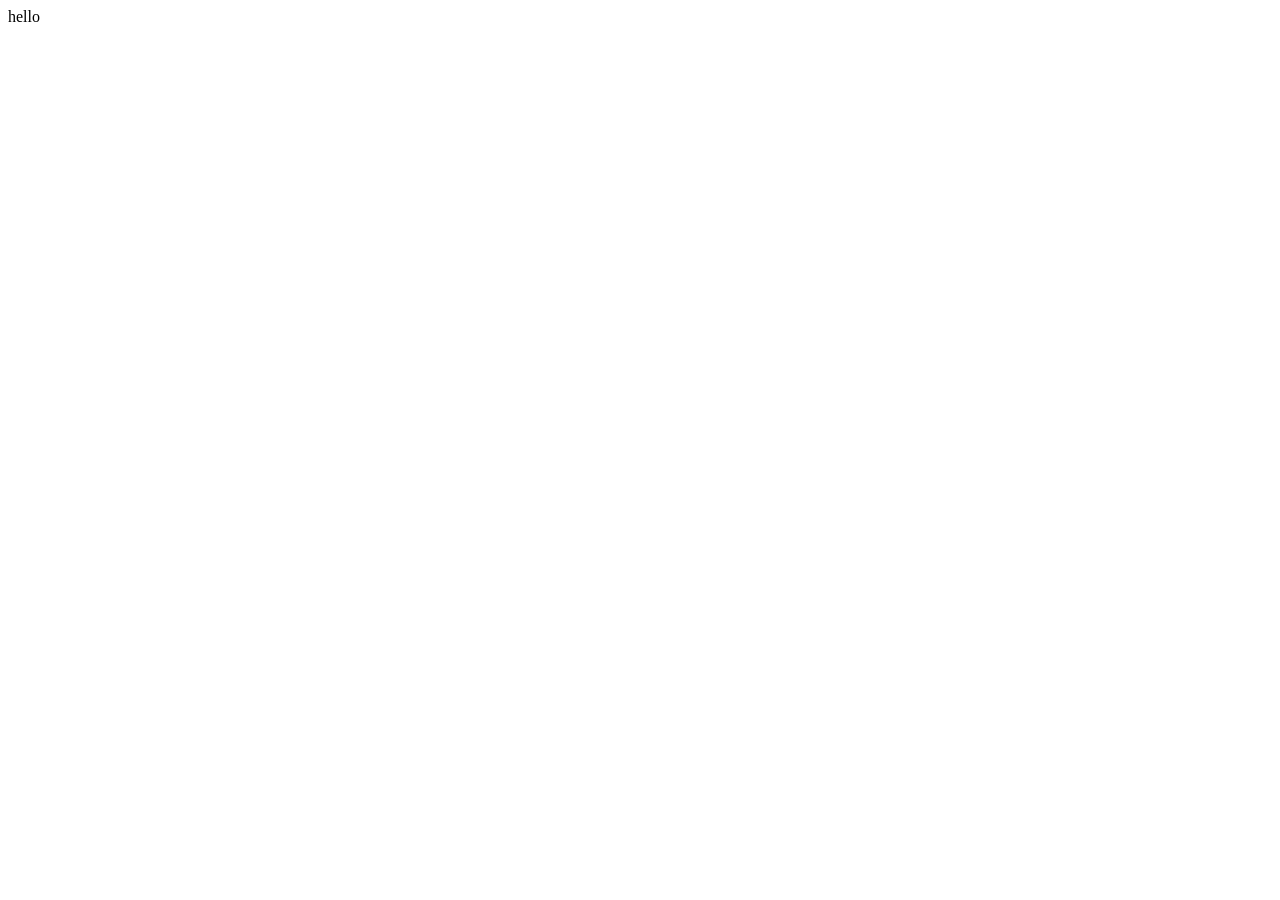
==== index.html @ aabd2d4a "reset-4" ====
<!doctype html>
<html lang="en">
  <head>
    <meta charset="UTF-8" />
    <meta name="viewport" content="width=device-width, initial-scale=1.0" />
    <title>Document</title>
    <link rel="stylesheet" href="../css/style.css"/>
    <script src="../js/main.js"></script>
  </head>
  <body>hello</body>
</html>
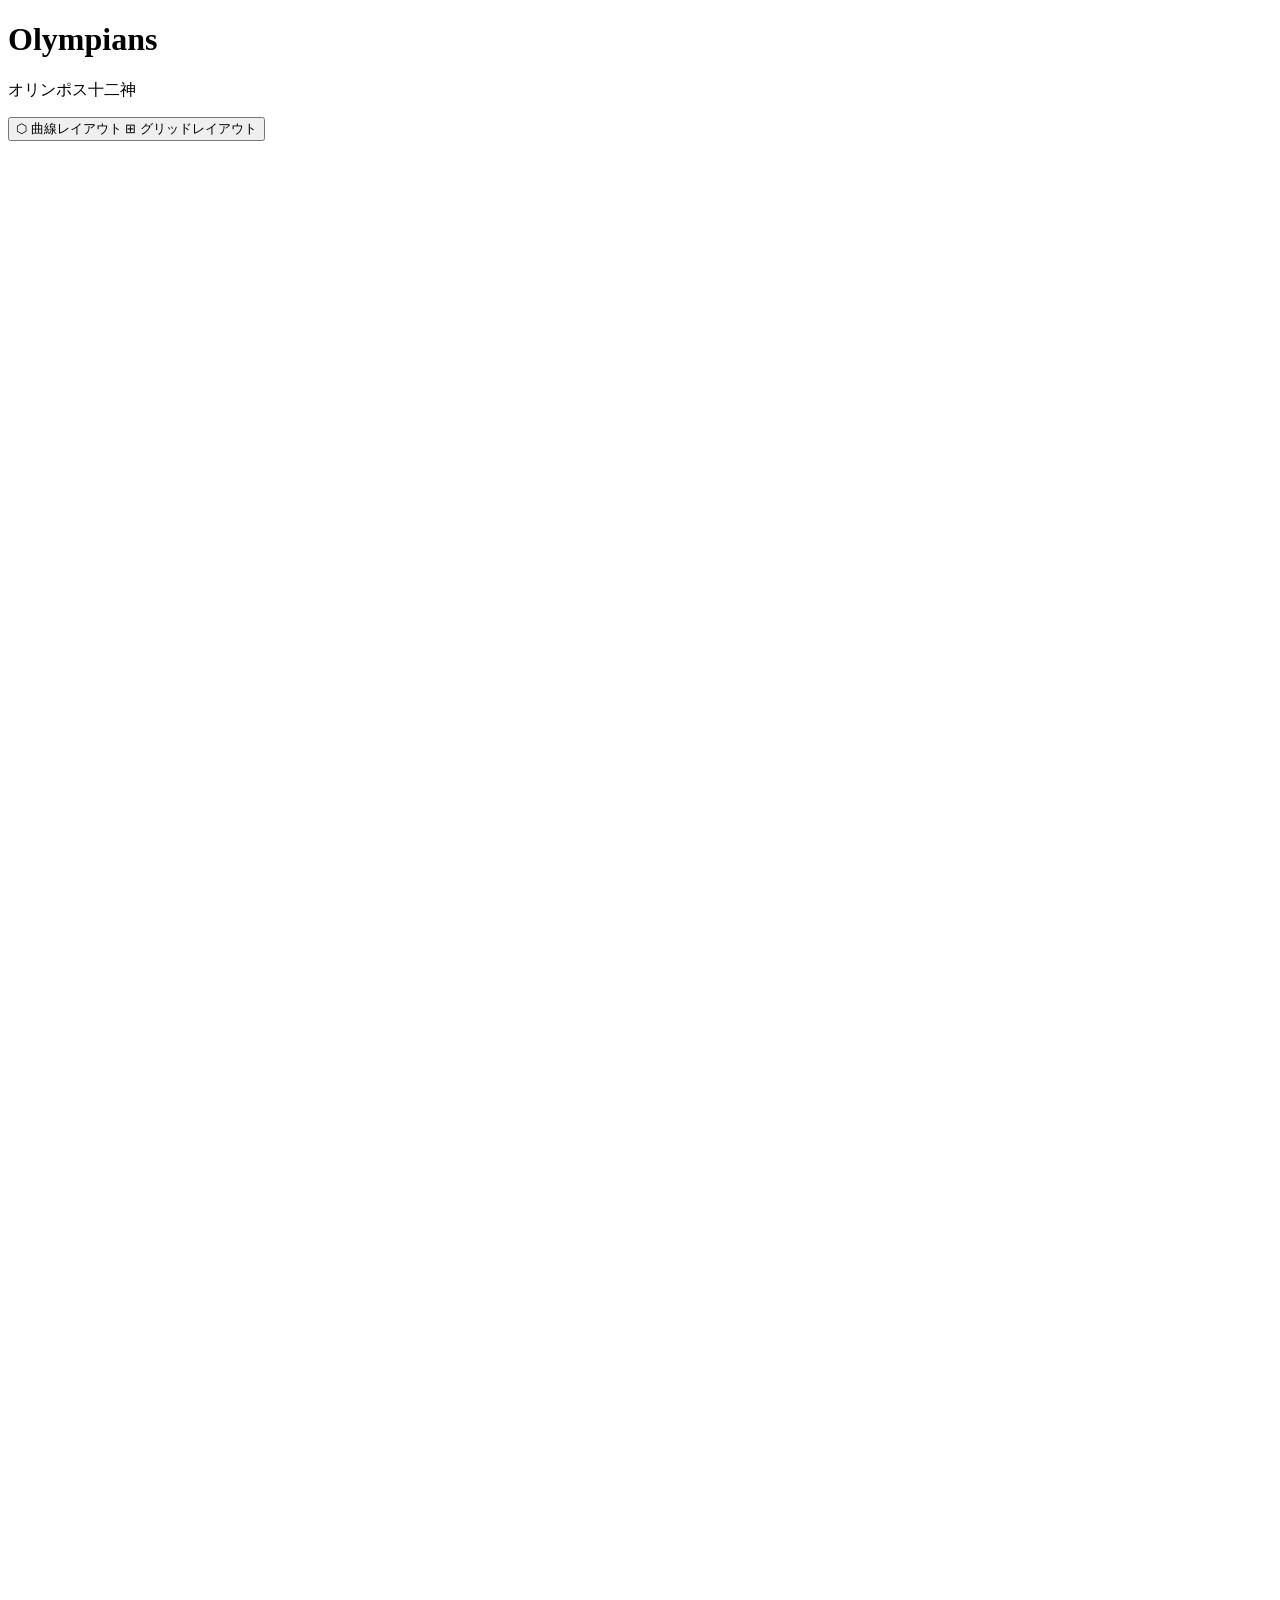
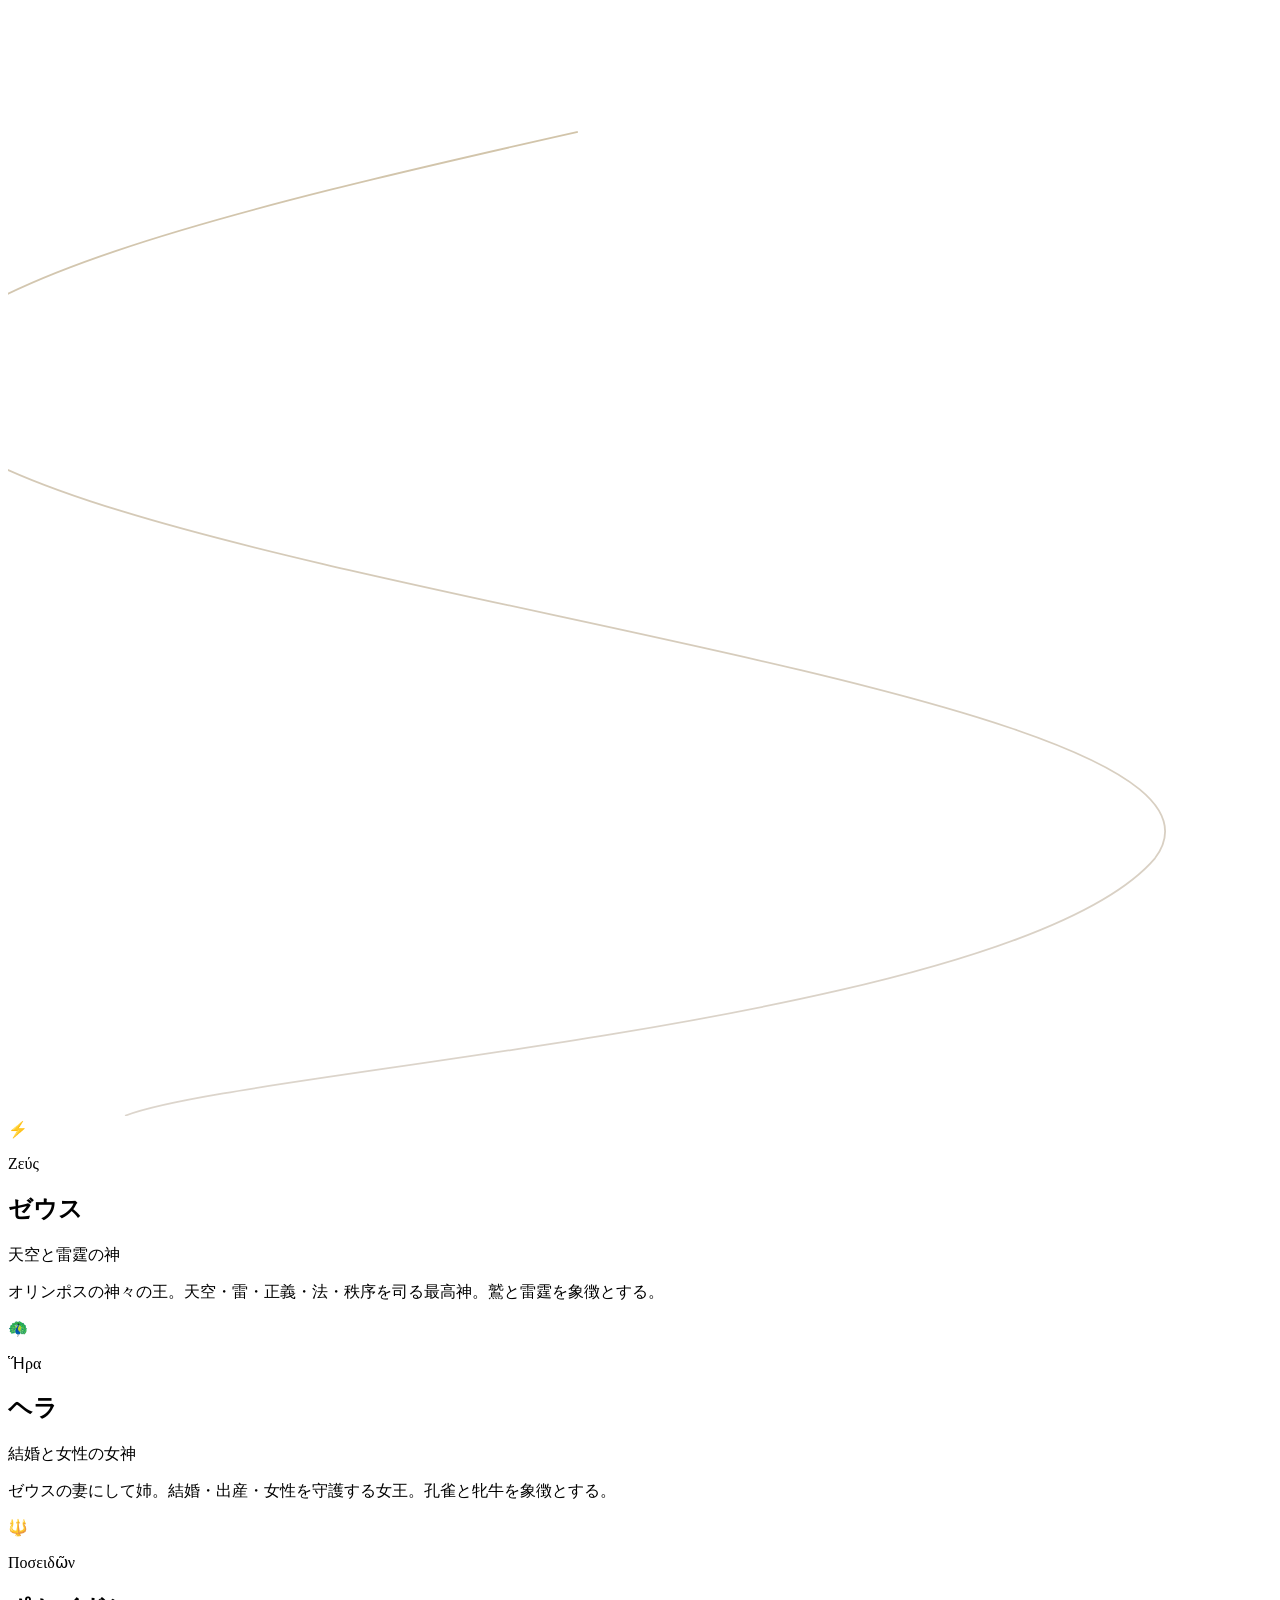
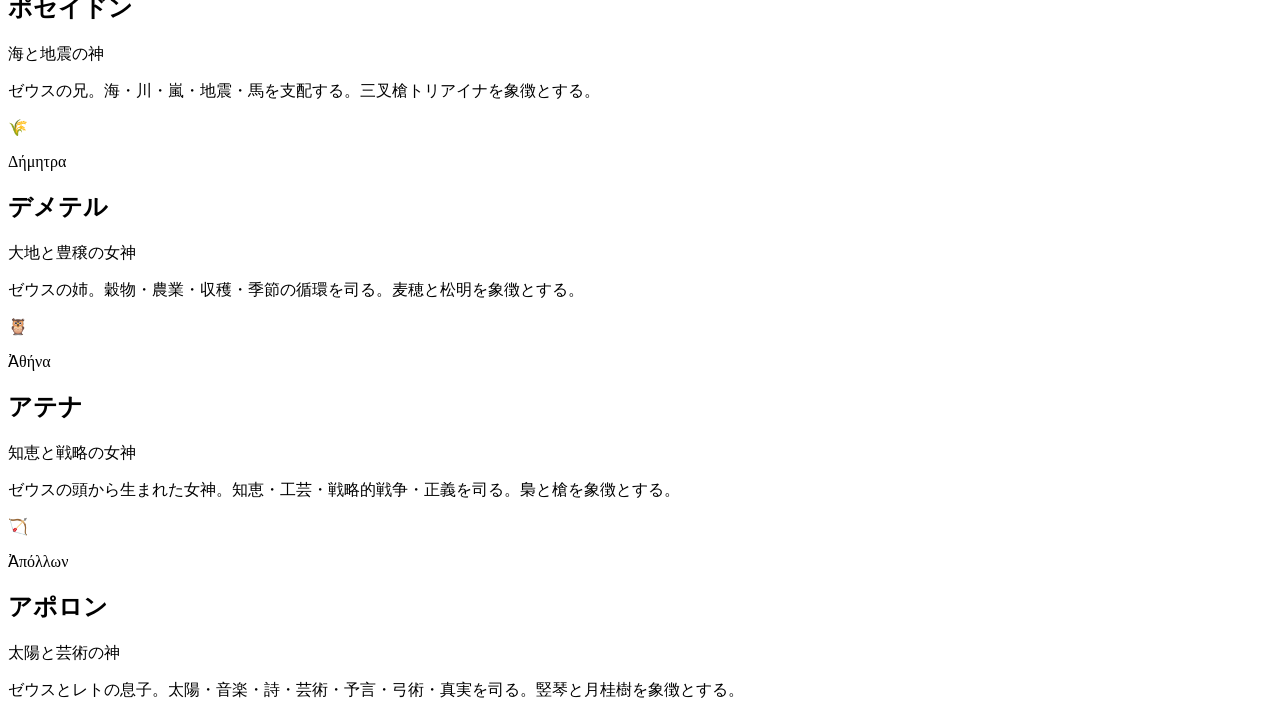
==== commit a21b73ac: "sample" ====
--- a/index.html
+++ b/index.html
@@ -1,11 +1,135 @@
-<!doctype html>
-<html lang="en">
-  <head>
-    <meta charset="UTF-8" />
-    <meta name="viewport" content="width=device-width, initial-scale=1.0" />
-    <title>Document</title>
-    <link rel="stylesheet" href="../css/style.css"/>
-    <script src="../js/main.js"></script>
-  </head>
-  <body>hello</body>
-</html>
+<!DOCTYPE html>
+<html lang="ja">
+<head>
+  <meta charset="UTF-8">
+  <meta name="viewport" content="width=device-width, initial-scale=1.0">
+  <title>オリンポスの神々</title>
+  <link rel="preconnect" href="https://fonts.googleapis.com">
+  <link rel="preconnect" href="https://fonts.gstatic.com" crossorigin>
+  <link href="https://fonts.googleapis.com/css2?family=Cormorant+Garamond:ital,wght@0,300;0,400;0,600;1,300&family=Noto+Sans+JP:wght@300;400&display=swap" rel="stylesheet">
+  <link rel="stylesheet" href="style.css">
+</head>
+<body>
+
+  <header class="site-header">
+    <h1 class="site-title">Olympians</h1>
+    <p class="site-sub">オリンポス十二神</p>
+  </header>
+
+  <section class="cards-section">
+
+    <div class="section-controls">
+      <button class="toggle-btn" id="toggleBtn">
+        <span class="btn-label-curve">⬡ 曲線レイアウト</span>
+        <span class="btn-label-grid">⊞ グリッドレイアウト</span>
+      </button>
+    </div>
+
+    <!-- SVG曲線 -->
+    <svg class="path-svg" viewBox="0 0 1080 2200" preserveAspectRatio="xMidYMid meet" xmlns="http://www.w3.org/2000/svg">
+      <defs>
+        <linearGradient id="goldGrad" x1="0%" y1="0%" x2="0%" y2="100%">
+          <stop offset="0%"   stop-color="#C9A84C" stop-opacity="0.8"/>
+          <stop offset="100%" stop-color="#8B7355" stop-opacity="0.3"/>
+        </linearGradient>
+      </defs>
+      <path
+        class="curve-path"
+        id="curvePath"
+        d="M 100 0
+           C -100 150, 1180 250, 980 420
+           C 820 560, -80 660, -60 840
+           C -40 1020, 1160 1060, 1020 1200
+           C 900 1320, -100 1420, -80 1580
+           C -60 1740, 1100 1820, 980 1980
+           C 860 2120, 200 2160, 100 2200"
+        fill="none"
+        stroke="url(#goldGrad)"
+        stroke-width="1.5"
+        stroke-dasharray="4000"
+        stroke-dashoffset="4000"
+      />
+    </svg>
+
+    <!-- カードラッパー -->
+    <div class="card-wrap" id="cardWrap">
+
+      <div class="card" data-index="0">
+        <div class="card-inner">
+          <div class="card-img"><div class="card-emblem">⚡</div></div>
+          <div class="card-body">
+            <p class="card-greek">Ζεύς</p>
+            <h2 class="card-name">ゼウス</h2>
+            <p class="card-role">天空と雷霆の神</p>
+            <p class="card-desc">オリンポスの神々の王。天空・雷・正義・法・秩序を司る最高神。鷲と雷霆を象徴とする。</p>
+          </div>
+        </div>
+      </div>
+
+      <div class="card" data-index="1">
+        <div class="card-inner">
+          <div class="card-img"><div class="card-emblem">🦚</div></div>
+          <div class="card-body">
+            <p class="card-greek">Ἥρα</p>
+            <h2 class="card-name">ヘラ</h2>
+            <p class="card-role">結婚と女性の女神</p>
+            <p class="card-desc">ゼウスの妻にして姉。結婚・出産・女性を守護する女王。孔雀と牝牛を象徴とする。</p>
+          </div>
+        </div>
+      </div>
+
+      <div class="card" data-index="2">
+        <div class="card-inner">
+          <div class="card-img"><div class="card-emblem">🔱</div></div>
+          <div class="card-body">
+            <p class="card-greek">Ποσειδῶν</p>
+            <h2 class="card-name">ポセイドン</h2>
+            <p class="card-role">海と地震の神</p>
+            <p class="card-desc">ゼウスの兄。海・川・嵐・地震・馬を支配する。三叉槍トリアイナを象徴とする。</p>
+          </div>
+        </div>
+      </div>
+
+      <div class="card" data-index="3">
+        <div class="card-inner">
+          <div class="card-img"><div class="card-emblem">🌾</div></div>
+          <div class="card-body">
+            <p class="card-greek">Δήμητρα</p>
+            <h2 class="card-name">デメテル</h2>
+            <p class="card-role">大地と豊穣の女神</p>
+            <p class="card-desc">ゼウスの姉。穀物・農業・収穫・季節の循環を司る。麦穂と松明を象徴とする。</p>
+          </div>
+        </div>
+      </div>
+
+      <div class="card" data-index="4">
+        <div class="card-inner">
+          <div class="card-img"><div class="card-emblem">🦉</div></div>
+          <div class="card-body">
+            <p class="card-greek">Ἀθήνα</p>
+            <h2 class="card-name">アテナ</h2>
+            <p class="card-role">知恵と戦略の女神</p>
+            <p class="card-desc">ゼウスの頭から生まれた女神。知恵・工芸・戦略的戦争・正義を司る。梟と槍を象徴とする。</p>
+          </div>
+        </div>
+      </div>
+
+      <div class="card" data-index="5">
+        <div class="card-inner">
+          <div class="card-img"><div class="card-emblem">🏹</div></div>
+          <div class="card-body">
+            <p class="card-greek">Ἀπόλλων</p>
+            <h2 class="card-name">アポロン</h2>
+            <p class="card-role">太陽と芸術の神</p>
+            <p class="card-desc">ゼウスとレトの息子。太陽・音楽・詩・芸術・予言・弓術・真実を司る。竪琴と月桂樹を象徴とする。</p>
+          </div>
+        </div>
+      </div>
+
+    </div><!-- /.card-wrap -->
+
+  </section>
+
+  <script src="main.js"></script>
+</body>
+</html>
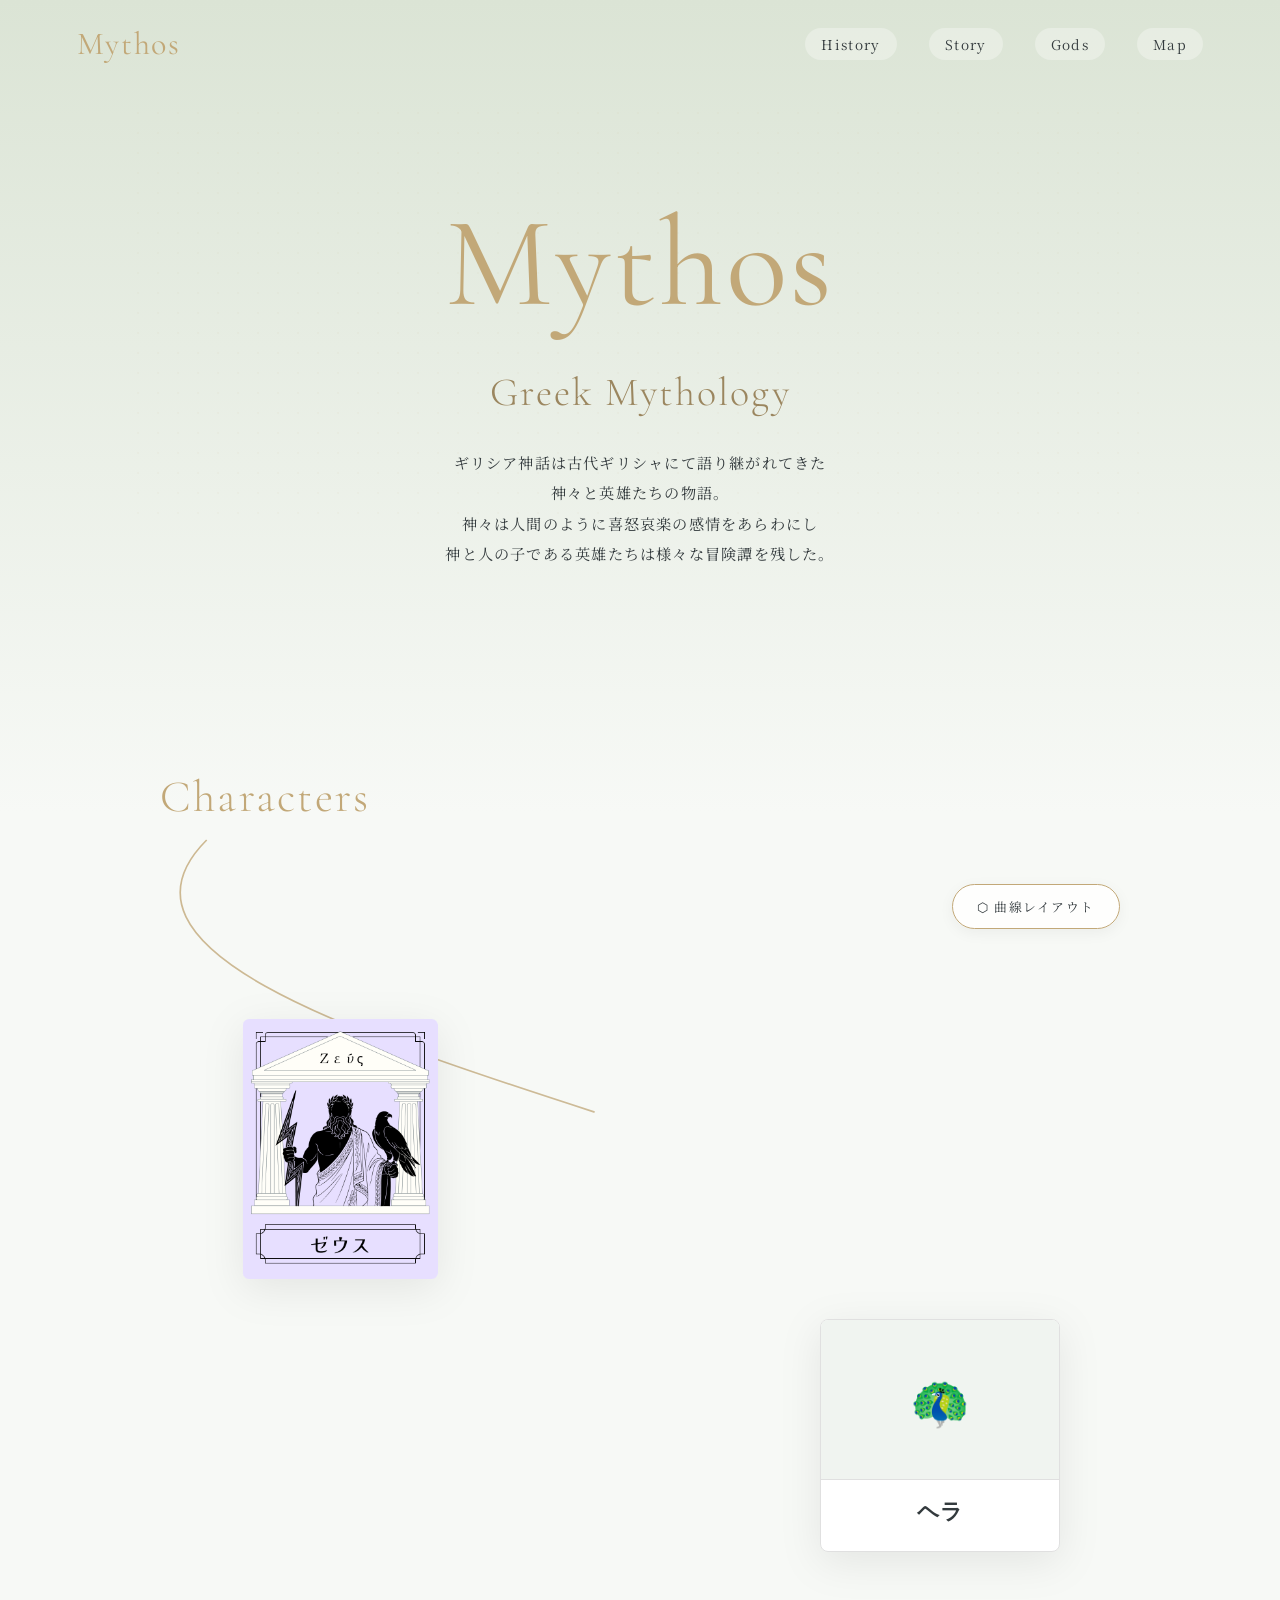
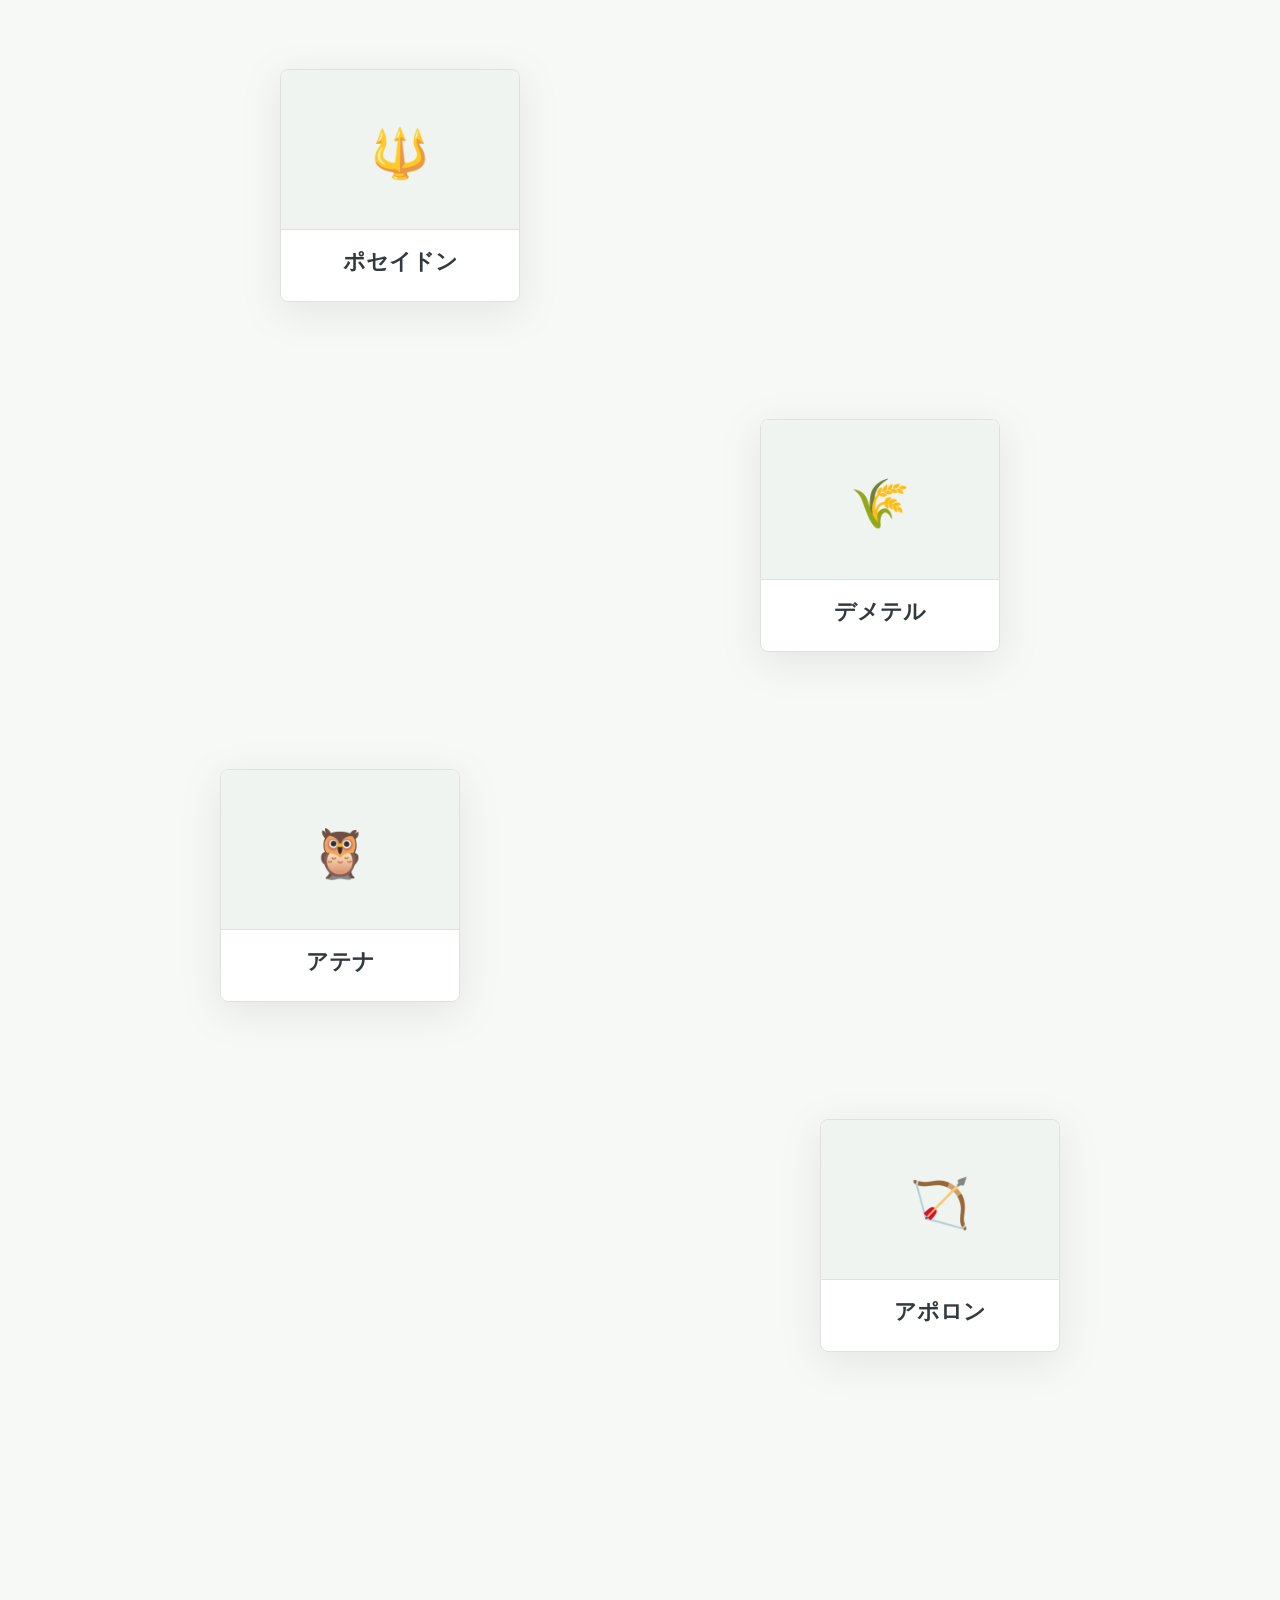
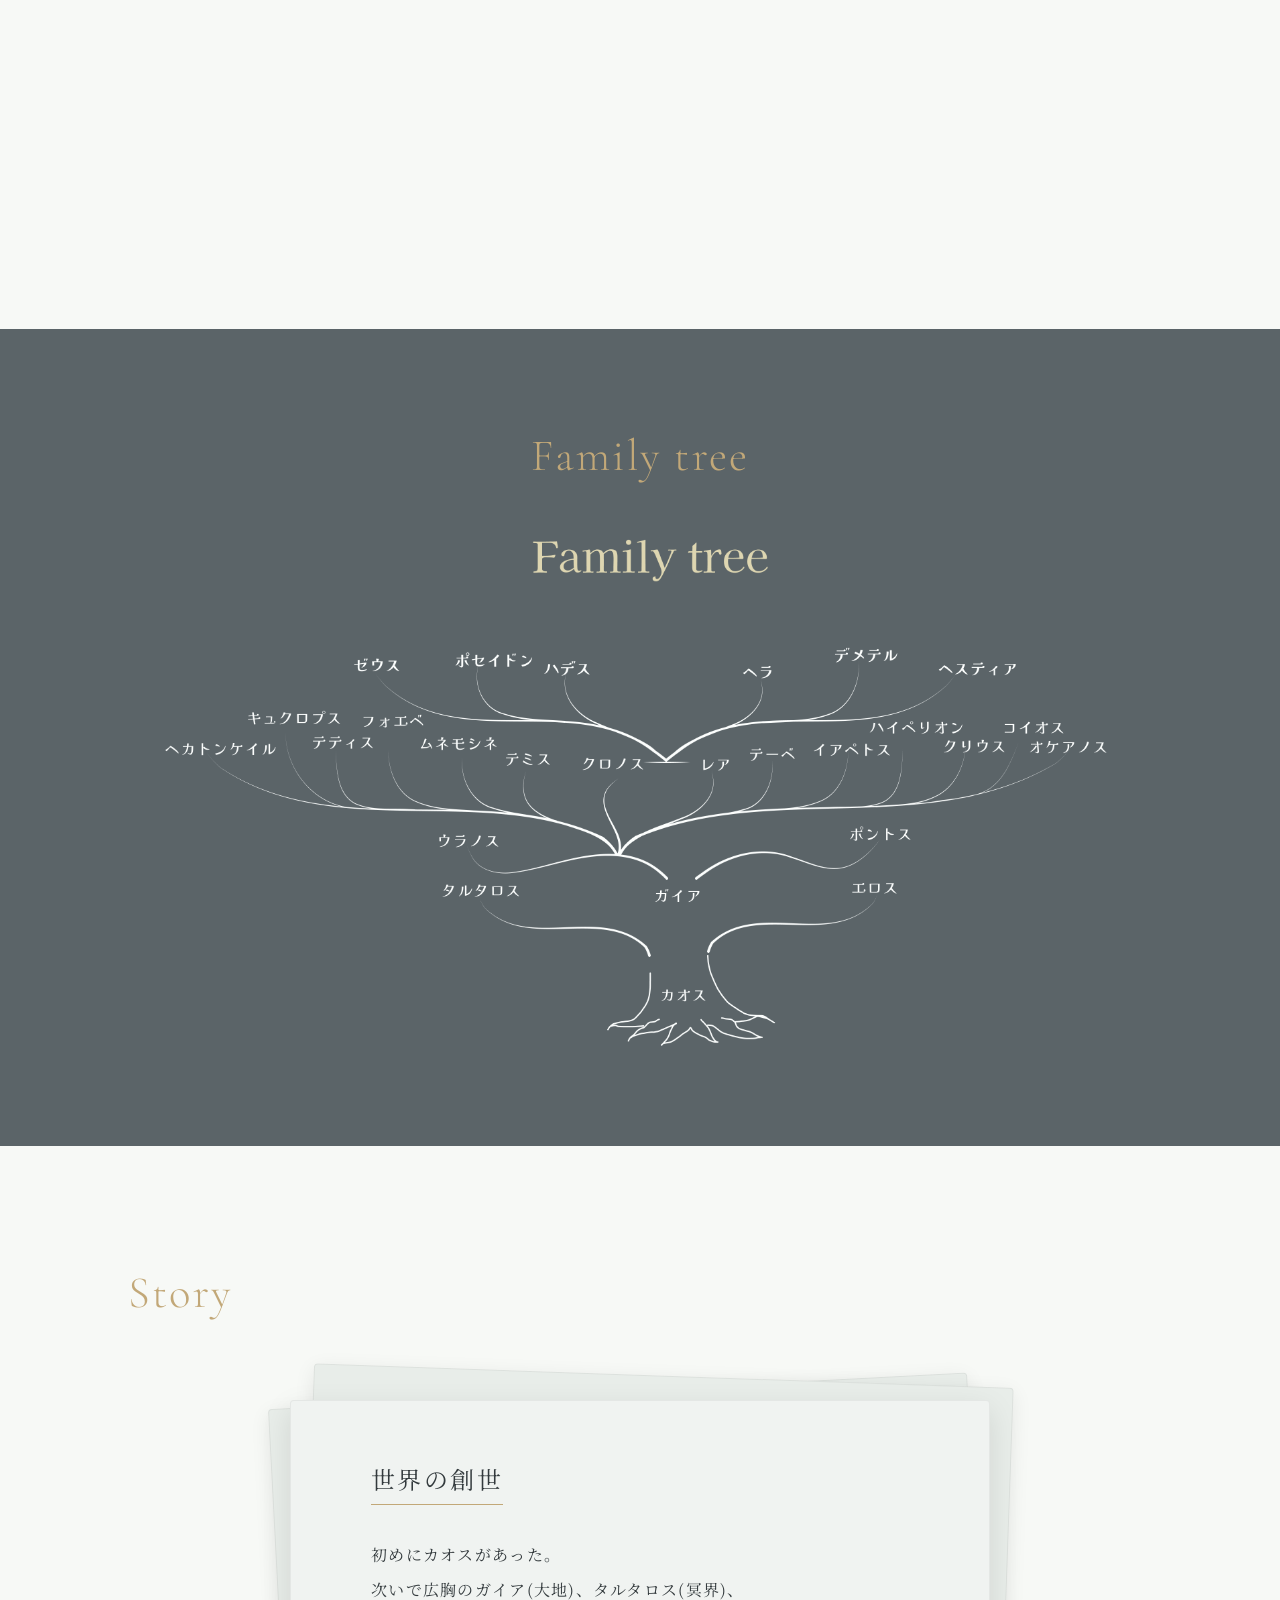
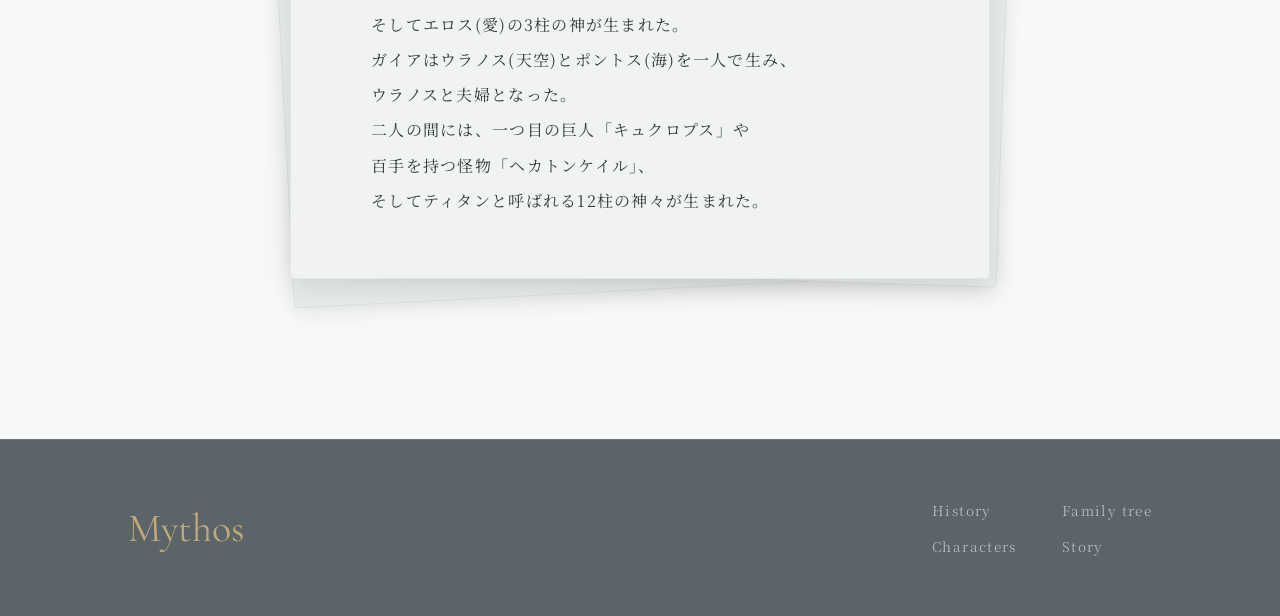
==== commit c312e9c7: "first-ai" ====
--- a/index.html
+++ b/index.html
@@ -3,21 +3,43 @@
 <head>
   <meta charset="UTF-8">
   <meta name="viewport" content="width=device-width, initial-scale=1.0">
-  <title>オリンポスの神々</title>
+  <title>Mythos - Greek Mythology</title>
+  
+  <!-- Google Fonts: セリフ体（見出し・英字用）と明朝体（日本語用）を読み込み、エレガントな雰囲気を演出 -->
   <link rel="preconnect" href="https://fonts.googleapis.com">
   <link rel="preconnect" href="https://fonts.gstatic.com" crossorigin>
-  <link href="https://fonts.googleapis.com/css2?family=Cormorant+Garamond:ital,wght@0,300;0,400;0,600;1,300&family=Noto+Sans+JP:wght@300;400&display=swap" rel="stylesheet">
-  <link rel="stylesheet" href="style.css">
+  <link href="https://fonts.googleapis.com/css2?family=Cormorant+Garamond:ital,wght@0,300;0,400;0,600;1,300&family=Noto+Serif+JP:wght@300;400;600&display=swap" rel="stylesheet">
+  <link rel="stylesheet" href="./css/style.css"/>
+  <script src="./js/main.js"></script>
+
 </head>
 <body>
 
-  <header class="site-header">
-    <h1 class="site-title">Olympians</h1>
-    <p class="site-sub">オリンポス十二神</p>
+  <!-- Header -->
+  <header class="navbar">
+    <a href="#" class="nav-brand">Mythos</a>
+    <nav class="nav-links">
+      <a href="#">History</a>
+      <a href="#">Story</a>
+      <a href="#">Gods</a>
+      <a href="#">Map</a>
+    </nav>
   </header>
 
-  <section class="cards-section">
+  <!-- Hero Section -->
+  <section class="hero">
+    <h1 class="hero-title">Mythos</h1>
+    <h2 class="hero-subtitle">Greek Mythology</h2>
+    <p class="hero-text">
+      ギリシア神話は古代ギリシャにて語り継がれてきた<br>神々と英雄たちの物語。<br>
+      神々は人間のように喜怒哀楽の感情をあらわにし<br>神と人の子である英雄たちは様々な冒険譚を残した。
+    </p>
+  </section>
 
+  <!-- Characters Section -->
+  <section class="characters-section">
+    <h2 class="section-title">Characters</h2>
+    
     <div class="section-controls">
       <button class="toggle-btn" id="toggleBtn">
         <span class="btn-label-curve">⬡ 曲線レイアウト</span>
@@ -25,111 +47,128 @@
       </button>
     </div>
 
-    <!-- SVG曲線 -->
-    <svg class="path-svg" viewBox="0 0 1080 2200" preserveAspectRatio="xMidYMid meet" xmlns="http://www.w3.org/2000/svg">
+    <!-- SVG曲線 (色をゴールド系に変更) -->
+    <svg class="path-svg" viewBox="0 0 1080 2400" preserveAspectRatio="xMidYMid meet" xmlns="http://www.w3.org/2000/svg">
       <defs>
         <linearGradient id="goldGrad" x1="0%" y1="0%" x2="0%" y2="100%">
-          <stop offset="0%"   stop-color="#C9A84C" stop-opacity="0.8"/>
-          <stop offset="100%" stop-color="#8B7355" stop-opacity="0.3"/>
+          <stop offset="0%" stop-color="#c2a878" stop-opacity="0.8"/>
+          <stop offset="100%" stop-color="#9b865f" stop-opacity="0.2"/>
         </linearGradient>
       </defs>
       <path
         class="curve-path"
         id="curvePath"
-        d="M 100 0
-           C -100 150, 1180 250, 980 420
-           C 820 560, -80 660, -60 840
-           C -40 1020, 1160 1060, 1020 1200
-           C 900 1320, -100 1420, -80 1580
-           C -60 1740, 1100 1820, 980 1980
-           C 860 2120, 200 2160, 100 2200"
+        d="M 150 0
+           C -50 200, 1080 300, 880 500
+           C 720 660, -50 800, -30 1000
+           C -10 1200, 1060 1250, 920 1450
+           C 800 1600, -80 1750, -50 1950
+           C -20 2150, 1000 2250, 880 2400"
         fill="none"
         stroke="url(#goldGrad)"
         stroke-width="1.5"
-        stroke-dasharray="4000"
-        stroke-dashoffset="4000"
+        stroke-dasharray="4500"
+        stroke-dashoffset="4500"
       />
     </svg>
 
-    <!-- カードラッパー -->
     <div class="card-wrap" id="cardWrap">
+      <!-- カード1: 添付いただいたゼウスの画像 -->
+      <div class="card" data-index="0">
+        <img src="./image/card-zeus.png" alt="ゼウス" class="card-image-full">
+      </div>
 
-      <div class="card" data-index="0">
-        <div class="card-inner">
-          <div class="card-img"><div class="card-emblem">⚡</div></div>
-          <div class="card-body">
-            <p class="card-greek">Ζεύς</p>
-            <h2 class="card-name">ゼウス</h2>
-            <p class="card-role">天空と雷霆の神</p>
-            <p class="card-desc">オリンポスの神々の王。天空・雷・正義・法・秩序を司る最高神。鷲と雷霆を象徴とする。</p>
+      <!-- カード2: ヘラ（画像がない場合のプレースホルダーデザイン） -->
+      <div class="card" data-index="1">
+        <div class="card-inner-placeholder">
+          <div class="card-placeholder-img">🦚</div>
+          <div class="card-placeholder-body">
+            <h3 class="card-placeholder-name">ヘラ</h3>
           </div>
         </div>
       </div>
 
-      <div class="card" data-index="1">
-        <div class="card-inner">
-          <div class="card-img"><div class="card-emblem">🦚</div></div>
-          <div class="card-body">
-            <p class="card-greek">Ἥρα</p>
-            <h2 class="card-name">ヘラ</h2>
-            <p class="card-role">結婚と女性の女神</p>
-            <p class="card-desc">ゼウスの妻にして姉。結婚・出産・女性を守護する女王。孔雀と牝牛を象徴とする。</p>
+      <!-- カード3: ポセイドン -->
+      <div class="card" data-index="2">
+        <div class="card-inner-placeholder">
+          <div class="card-placeholder-img">🔱</div>
+          <div class="card-placeholder-body">
+            <h3 class="card-placeholder-name">ポセイドン</h3>
           </div>
         </div>
       </div>
 
-      <div class="card" data-index="2">
-        <div class="card-inner">
-          <div class="card-img"><div class="card-emblem">🔱</div></div>
-          <div class="card-body">
-            <p class="card-greek">Ποσειδῶν</p>
-            <h2 class="card-name">ポセイドン</h2>
-            <p class="card-role">海と地震の神</p>
-            <p class="card-desc">ゼウスの兄。海・川・嵐・地震・馬を支配する。三叉槍トリアイナを象徴とする。</p>
+      <!-- カード4: デメテル -->
+      <div class="card" data-index="3">
+        <div class="card-inner-placeholder">
+          <div class="card-placeholder-img">🌾</div>
+          <div class="card-placeholder-body">
+            <h3 class="card-placeholder-name">デメテル</h3>
           </div>
         </div>
       </div>
 
-      <div class="card" data-index="3">
-        <div class="card-inner">
-          <div class="card-img"><div class="card-emblem">🌾</div></div>
-          <div class="card-body">
-            <p class="card-greek">Δήμητρα</p>
-            <h2 class="card-name">デメテル</h2>
-            <p class="card-role">大地と豊穣の女神</p>
-            <p class="card-desc">ゼウスの姉。穀物・農業・収穫・季節の循環を司る。麦穂と松明を象徴とする。</p>
+      <!-- カード5: アテナ -->
+      <div class="card" data-index="4">
+        <div class="card-inner-placeholder">
+          <div class="card-placeholder-img">🦉</div>
+          <div class="card-placeholder-body">
+            <h3 class="card-placeholder-name">アテナ</h3>
           </div>
         </div>
       </div>
 
-      <div class="card" data-index="4">
-        <div class="card-inner">
-          <div class="card-img"><div class="card-emblem">🦉</div></div>
-          <div class="card-body">
-            <p class="card-greek">Ἀθήνα</p>
-            <h2 class="card-name">アテナ</h2>
-            <p class="card-role">知恵と戦略の女神</p>
-            <p class="card-desc">ゼウスの頭から生まれた女神。知恵・工芸・戦略的戦争・正義を司る。梟と槍を象徴とする。</p>
+      <!-- カード6: アポロン -->
+      <div class="card" data-index="5">
+        <div class="card-inner-placeholder">
+          <div class="card-placeholder-img">🏹</div>
+          <div class="card-placeholder-body">
+            <h3 class="card-placeholder-name">アポロン</h3>
           </div>
         </div>
       </div>
-
-      <div class="card" data-index="5">
-        <div class="card-inner">
-          <div class="card-img"><div class="card-emblem">🏹</div></div>
-          <div class="card-body">
-            <p class="card-greek">Ἀπόλλων</p>
-            <h2 class="card-name">アポロン</h2>
-            <p class="card-role">太陽と芸術の神</p>
-            <p class="card-desc">ゼウスとレトの息子。太陽・音楽・詩・芸術・予言・弓術・真実を司る。竪琴と月桂樹を象徴とする。</p>
-          </div>
-        </div>
-      </div>
-
-    </div><!-- /.card-wrap -->
-
+    </div>
   </section>
 
-  <script src="main.js"></script>
+  <!-- Family Tree Section -->
+  <section class="family-tree-section">
+    <h2 class="section-title">Family tree</h2>
+    <div class="tree-container">
+      <!-- 添付いただいた家系図の画像 -->
+      <img src="./image/Group 87.png" alt="ギリシャ神話の家系図">
+    </div>
+  </section>
+
+  <!-- Story Section -->
+  <section class="story-section">
+    <h2 class="section-title">Story</h2>
+    <div class="paper-stack">
+      <div class="paper-content">
+        <h3 class="story-title">世界の創世</h3>
+        <p class="story-text">
+          初めにカオスがあった。<br>
+          次いで広胸のガイア(大地)、タルタロス(冥界)、<br>
+          そしてエロス(愛)の3柱の神が生まれた。<br>
+          ガイアはウラノス(天空)とポントス(海)を一人で生み、<br>
+          ウラノスと夫婦となった。<br>
+          二人の間には、一つ目の巨人「キュクロプス」や<br>
+          百手を持つ怪物「ヘカトンケイル」、<br>
+          そしてティタンと呼ばれる12柱の神々が生まれた。
+        </p>
+      </div>
+    </div>
+  </section>
+
+  <!-- Footer -->
+  <footer class="footer">
+    <a href="#" class="footer-brand">Mythos</a>
+    <div class="footer-links">
+      <a href="#">History</a>
+      <a href="#">Family tree</a>
+      <a href="#">Characters</a>
+      <a href="#">Story</a>
+    </div>
+  </footer>
+
 </body>
 </html>
--- a/css/style.css
+++ b/css/style.css
@@ -0,0 +1,504 @@
+
+/* ===========================
+    TOKENS & VARIABLES
+=========================== */
+:root {
+  /* 色の定義 */
+  --color-bg-top: #dbe4d5;       /* ページ上部の淡いグリーン */
+  --color-bg-mid: #f7f9f6;       /* ページ中部の白っぽいグリーン */
+  --color-dark: #5b6468;         /* Family treeなどのダーク背景色 */
+  --color-gold: #c2a878;         /* アクセントのゴールド */
+  --color-gold-dim: #9b865f;     /* 少し暗めのゴールド */
+  --color-text-main: #333a3d;    /* メインテキスト色 */
+  --color-text-light: #7a858b;   /* サブテキスト色 */
+  --color-paper: #e8ede9;        /* Storyセクションの紙の色 */
+  
+  /* フォント */
+  --font-display: 'Cormorant Garamond', serif;
+  --font-body: 'Noto Serif JP', serif;
+  
+  /* レイアウト・アニメーション */
+  --card-w: 240px;
+  --radius: 8px;
+  --ease-out-expo: cubic-bezier(0.16, 1, 0.3, 1);
+  --ease-smooth: cubic-bezier(0.25, 1, 0.5, 1);
+}
+
+/* ===========================
+    RESET & BASE
+=========================== */
+*, *::before, *::after {
+  box-sizing: border-box;
+  margin: 0;
+  padding: 0;
+}
+
+html {
+  scroll-behavior: smooth;
+}
+
+body {
+  background: linear-gradient(to bottom, var(--color-bg-top) 0%, var(--color-bg-mid) 15%, var(--color-bg-mid) 100%);
+  color: var(--color-text-main);
+  font-family: var(--font-body);
+  min-height: 100vh;
+  /* Windowsでの横スクロールバー対策 */
+  overflow-x: hidden;
+  width: 100%;
+  -webkit-font-smoothing: antialiased;
+  -moz-osx-font-smoothing: grayscale;
+}
+
+img {
+  max-width: 100%;
+  height: auto;
+  display: block;
+}
+
+/* ===========================
+    NAVIGATION
+=========================== */
+.navbar {
+  display: flex;
+  justify-content: space-between;
+  align-items: center;
+  padding: 24px 6%;
+  position: absolute;
+  top: 0;
+  left: 0;
+  width: 100%;
+  z-index: 10;
+}
+
+.nav-brand {
+  font-family: var(--font-display);
+  font-size: 2rem;
+  color: var(--color-gold);
+  text-decoration: none;
+  letter-spacing: 0.05em;
+}
+
+.nav-links {
+  display: flex;
+  gap: 32px;
+}
+
+.nav-links a {
+  font-family: var(--font-body);
+  font-size: 0.85rem;
+  color: var(--color-text-main);
+  text-decoration: none;
+  letter-spacing: 0.1em;
+  transition: color 0.3s ease;
+  background: rgba(255,255,255,0.3);
+  padding: 6px 16px;
+  border-radius: 20px;
+}
+
+.nav-links a:hover {
+  color: var(--color-gold);
+  background: rgba(255,255,255,0.6);
+}
+
+/* ===========================
+    HERO SECTION
+=========================== */
+.hero {
+  text-align: center;
+  padding: 200px 24px 120px;
+  position: relative;
+}
+
+/* 背景の透かし地図風のあしらい（疑似要素で表現） */
+.hero::before {
+  content: '';
+  position: absolute;
+  top: 15%;
+  left: 50%;
+  transform: translateX(-50%);
+  width: 80%;
+  height: 60%;
+  background-image: radial-gradient(circle, rgba(194, 168, 120, 0.1) 1px, transparent 1px);
+  background-size: 20px 20px;
+  opacity: 0.5;
+  z-index: -1;
+  pointer-events: none;
+}
+
+.hero-title {
+  font-family: var(--font-display);
+  font-size: clamp(4rem, 10vw, 8rem);
+  font-weight: 400;
+  color: var(--color-gold);
+  line-height: 1;
+  margin-bottom: 40px;
+  letter-spacing: 0.02em;
+}
+
+.hero-subtitle {
+  font-family: var(--font-display);
+  font-size: clamp(1.8rem, 4vw, 2.5rem);
+  font-weight: 300;
+  color: var(--color-gold-dim);
+  margin-bottom: 32px;
+  letter-spacing: 0.05em;
+}
+
+.hero-text {
+  max-width: 600px;
+  margin: 0 auto;
+  font-size: 0.95rem;
+  line-height: 2;
+  color: var(--color-text-main);
+  letter-spacing: 0.08em;
+}
+
+/* ===========================
+    SECTION COMMON
+=========================== */
+.section-title {
+  font-family: var(--font-display);
+  font-size: 2.8rem;
+  font-weight: 300;
+  color: var(--color-gold);
+  text-align: left;
+  padding-left: 10%;
+  margin-bottom: 60px;
+  letter-spacing: 0.05em;
+}
+
+/* ===========================
+    CHARACTERS SECTION
+=========================== */
+.characters-section {
+  position: relative;
+  width: 100%;
+  max-width: 1200px;
+  margin: 0 auto;
+  padding: 80px 0 160px;
+}
+
+/* TOGGLE BUTTON */
+.section-controls {
+  display: flex;
+  justify-content: flex-end;
+  padding: 0 10% 40px;
+  position: sticky;
+  top: 20px;
+  z-index: 100;
+}
+
+.toggle-btn {
+  font-family: var(--font-body);
+  font-size: 0.8rem;
+  letter-spacing: 0.12em;
+  color: var(--color-text-main);
+  background: rgba(255,255,255,0.8);
+  backdrop-filter: blur(4px);
+  border: 1px solid var(--color-gold);
+  padding: 12px 24px;
+  border-radius: 40px;
+  cursor: pointer;
+  transition: all 0.3s var(--ease-out-expo);
+  box-shadow: 0 4px 15px rgba(0,0,0,0.05);
+}
+
+.toggle-btn:hover {
+  background: var(--color-gold);
+  color: #fff;
+}
+
+body:not(.is-grid) .btn-label-grid { display: none; }
+body.is-grid .btn-label-curve { display: none; }
+
+/* SVG CURVE PATH */
+.path-svg {
+  position: absolute;
+  top: 150px;
+  left: 0;
+  width: 100%;
+  height: auto;
+  pointer-events: none;
+  z-index: 0;
+  opacity: 1;
+  transition: opacity 0.6s ease;
+  overflow: visible;
+}
+
+body.is-grid .path-svg {
+  opacity: 0;
+}
+
+/* CARD-WRAP — CURVE LAYOUT */
+.card-wrap {
+  position: relative;
+  width: 100%;
+  min-height: 2400px; /* 曲線をカバーする高さ */
+  z-index: 1;
+}
+
+/* カードの配置座標（以前のコードを踏襲しつつ調整） */
+.card-wrap .card:nth-child(1) { --cx: 15%; --cy: 50px; }
+.card-wrap .card:nth-child(2) { --cx: 65%; --cy: 350px; }
+.card-wrap .card:nth-child(3) { --cx: 20%; --cy: 700px; }
+.card-wrap .card:nth-child(4) { --cx: 60%; --cy: 1050px; }
+.card-wrap .card:nth-child(5) { --cx: 15%; --cy: 1400px; }
+.card-wrap .card:nth-child(6) { --cx: 65%; --cy: 1750px; }
+
+/* 曲線モード初期状態 */
+.card-wrap:not(.card-grid) .card {
+  position: absolute;
+  left: var(--cx);
+  top: var(--cy);
+  width: var(--card-w);
+  opacity: 0;
+  transform: translateY(40px);
+  transition: opacity 0.8s var(--ease-smooth), transform 0.8s var(--ease-smooth);
+  will-change: transform, opacity;
+}
+
+/* 画面内に入ったときの表示 */
+.card-wrap:not(.card-grid) .card.fadein {
+  opacity: 1;
+  transform: translateY(0);
+}
+
+/* CARD-WRAP — GRID LAYOUT */
+.card-wrap.card-grid {
+  min-height: unset;
+  display: grid;
+  grid-template-columns: repeat(auto-fit, minmax(220px, 1fr));
+  gap: 40px;
+  padding: 0 10%;
+}
+
+.card-wrap.card-grid .card {
+  position: static;
+  width: 100%;
+  opacity: 1;
+  transform: none;
+  animation: gridIn 0.6s var(--ease-smooth) both;
+}
+
+.card-wrap.card-grid .card:nth-child(1) { animation-delay: 0.0s; }
+.card-wrap.card-grid .card:nth-child(2) { animation-delay: 0.1s; }
+.card-wrap.card-grid .card:nth-child(3) { animation-delay: 0.2s; }
+.card-wrap.card-grid .card:nth-child(4) { animation-delay: 0.3s; }
+.card-wrap.card-grid .card:nth-child(5) { animation-delay: 0.4s; }
+.card-wrap.card-grid .card:nth-child(6) { animation-delay: 0.5s; }
+
+@keyframes gridIn {
+  from { opacity: 0; transform: translateY(20px); }
+  to   { opacity: 1; transform: translateY(0); }
+}
+
+/* CARD STYLING */
+.card {
+  filter: drop-shadow(0 10px 20px rgba(0,0,0,0.08));
+  transition: transform 0.4s var(--ease-smooth), filter 0.4s var(--ease-smooth);
+}
+
+.card:hover {
+  transform: translateY(-8px) scale(1.02);
+  filter: drop-shadow(0 15px 30px rgba(194, 168, 120, 0.3));
+}
+
+/* 添付画像を使うカード（ゼウス） */
+.card-image-full {
+  width: 100%;
+  border-radius: var(--radius);
+  display: block;
+}
+
+/* 画像がないカードの代替プレースホルダー（既存コード風） */
+.card-inner-placeholder {
+  background: #fff;
+  border: 1px solid #e0e0e0;
+  border-radius: var(--radius);
+  overflow: hidden;
+  display: flex;
+  flex-direction: column;
+  height: 100%;
+}
+.card-placeholder-img {
+  height: 160px;
+  background: #f0f4f0;
+  display: flex;
+  align-items: center;
+  justify-content: center;
+  font-size: 3rem;
+  border-bottom: 1px solid #e0e0e0;
+}
+.card-placeholder-body {
+  padding: 16px;
+  text-align: center;
+}
+.card-placeholder-name {
+  font-family: var(--font-display);
+  font-size: 1.4rem;
+  color: var(--color-text-main);
+  margin-bottom: 8px;
+}
+
+/* ===========================
+    FAMILY TREE SECTION
+=========================== */
+.family-tree-section {
+  background-color: var(--color-dark);
+  padding: 100px 0;
+  text-align: center;
+  position: relative;
+}
+
+.family-tree-section .section-title {
+  color: var(--color-gold);
+  text-align: center;
+  padding-left: 0;
+  margin-bottom: 40px;
+}
+
+.tree-container {
+  max-width: 1000px;
+  margin: 0 auto;
+  padding: 0 24px;
+}
+
+/* 添付のファミリーツリー画像 */
+.tree-container img {
+  width: 100%;
+  height: auto;
+  /* 画像が白抜き文字などの場合、背景に馴染むよう調整 */
+  mix-blend-mode: screen; 
+}
+
+/* ===========================
+    STORY SECTION
+=========================== */
+.story-section {
+  padding: 120px 0 160px;
+  position: relative;
+  overflow: hidden;
+}
+
+.story-section .section-title {
+  padding-left: 10%;
+}
+
+.paper-stack {
+  position: relative;
+  width: 80%;
+  max-width: 700px;
+  margin: 0 auto;
+  padding-top: 20px; /* 回転時の見切れ防止 */
+}
+
+/* 重なった紙の表現 */
+.paper-stack::before,
+.paper-stack::after {
+  content: '';
+  position: absolute;
+  top: 0; left: 0; right: 0; bottom: 0;
+  background: var(--color-paper);
+  border: 1px solid rgba(0,0,0,0.05);
+  border-radius: 4px;
+  box-shadow: 0 5px 20px rgba(0,0,0,0.08);
+  transition: transform 0.5s ease;
+}
+
+.paper-stack::before {
+  transform: rotate(-3deg) translate(-10px, 10px);
+  z-index: 1;
+}
+
+.paper-stack::after {
+  transform: rotate(2deg) translate(15px, -5px);
+  z-index: 2;
+}
+
+.paper-content {
+  position: relative;
+  z-index: 3;
+  background: #f0f3f1; /* 最前面の紙は少し明るく */
+  padding: 60px 80px;
+  border: 1px solid rgba(0,0,0,0.05);
+  border-radius: 4px;
+  box-shadow: 0 10px 30px rgba(0,0,0,0.1);
+}
+
+.story-title {
+  font-family: var(--font-body);
+  font-size: 1.5rem;
+  color: var(--color-text-main);
+  margin-bottom: 32px;
+  font-weight: 400;
+  letter-spacing: 0.1em;
+  border-bottom: 1px solid var(--color-gold);
+  display: inline-block;
+  padding-bottom: 8px;
+}
+
+.story-text {
+  font-size: 1rem;
+  line-height: 2.2;
+  color: var(--color-text-main);
+  letter-spacing: 0.08em;
+}
+
+/* ===========================
+    FOOTER
+=========================== */
+.footer {
+  background-color: var(--color-dark);
+  color: #fff;
+  padding: 60px 10%;
+  display: flex;
+  justify-content: space-between;
+  align-items: center;
+  border-top: 1px solid rgba(255,255,255,0.1);
+}
+
+.footer-brand {
+  font-family: var(--font-display);
+  font-size: 2.5rem;
+  color: var(--color-gold);
+  text-decoration: none;
+}
+
+.footer-links {
+  display: grid;
+  grid-template-columns: 1fr 1fr;
+  gap: 16px 40px;
+}
+
+.footer-links a {
+  color: #b0b5b8;
+  text-decoration: none;
+  font-size: 0.85rem;
+  letter-spacing: 0.1em;
+  transition: color 0.3s;
+}
+
+.footer-links a:hover {
+  color: #fff;
+}
+
+/* ===========================
+    RESPONSIVE
+=========================== */
+@media (max-width: 768px) {
+  .navbar { padding: 20px; }
+  .nav-links { display: none; } /* モバイル時は簡易化のため非表示 */
+  .section-title { padding-left: 24px; font-size: 2.2rem; }
+  .hero-title { font-size: 4rem; }
+  .paper-content { padding: 40px 24px; }
+  .footer { flex-direction: column; gap: 40px; text-align: center; }
+  
+  .card-wrap:not(.card-grid) .card {
+    /* モバイル時の曲線レイアウト座標調整 */
+    left: 50% !important;
+    transform: translateX(-50%) translateY(40px);
+  }
+  .card-wrap:not(.card-grid) .card.fadein {
+    transform: translateX(-50%) translateY(0);
+  }
+}
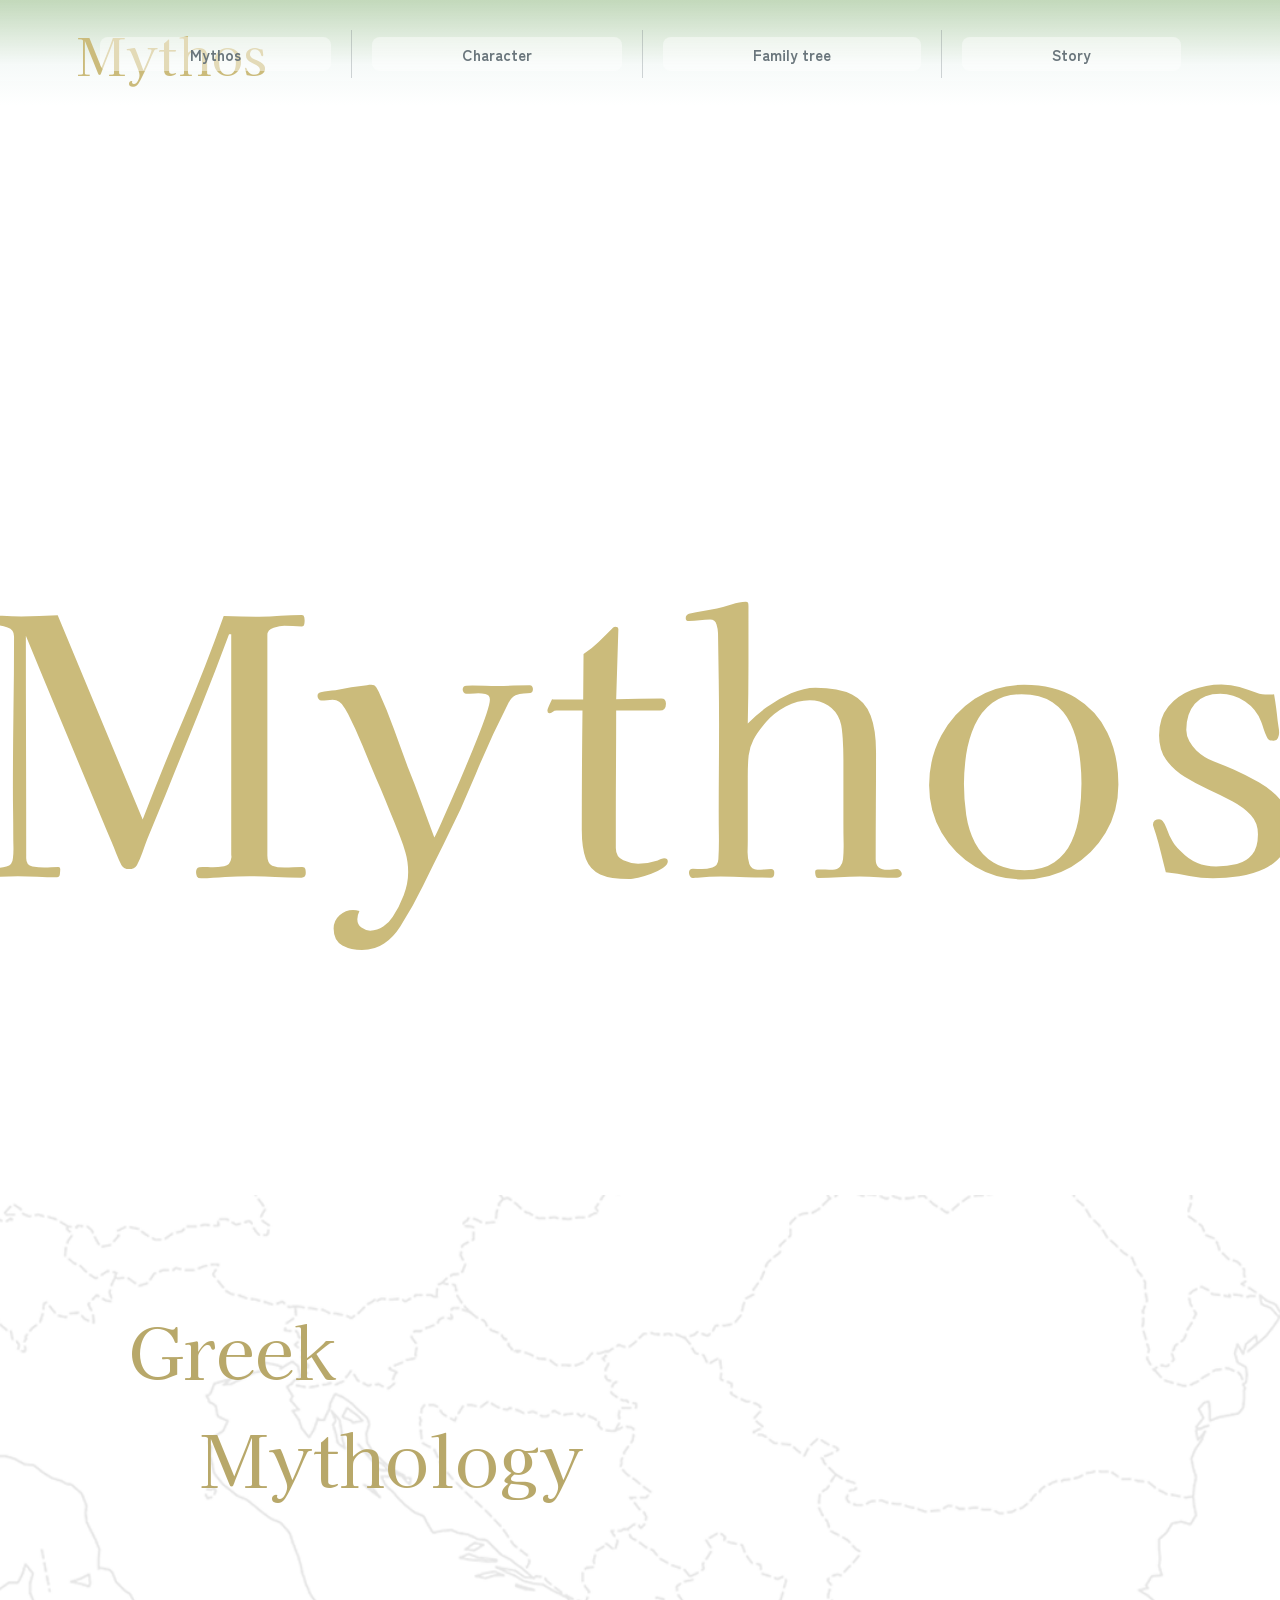
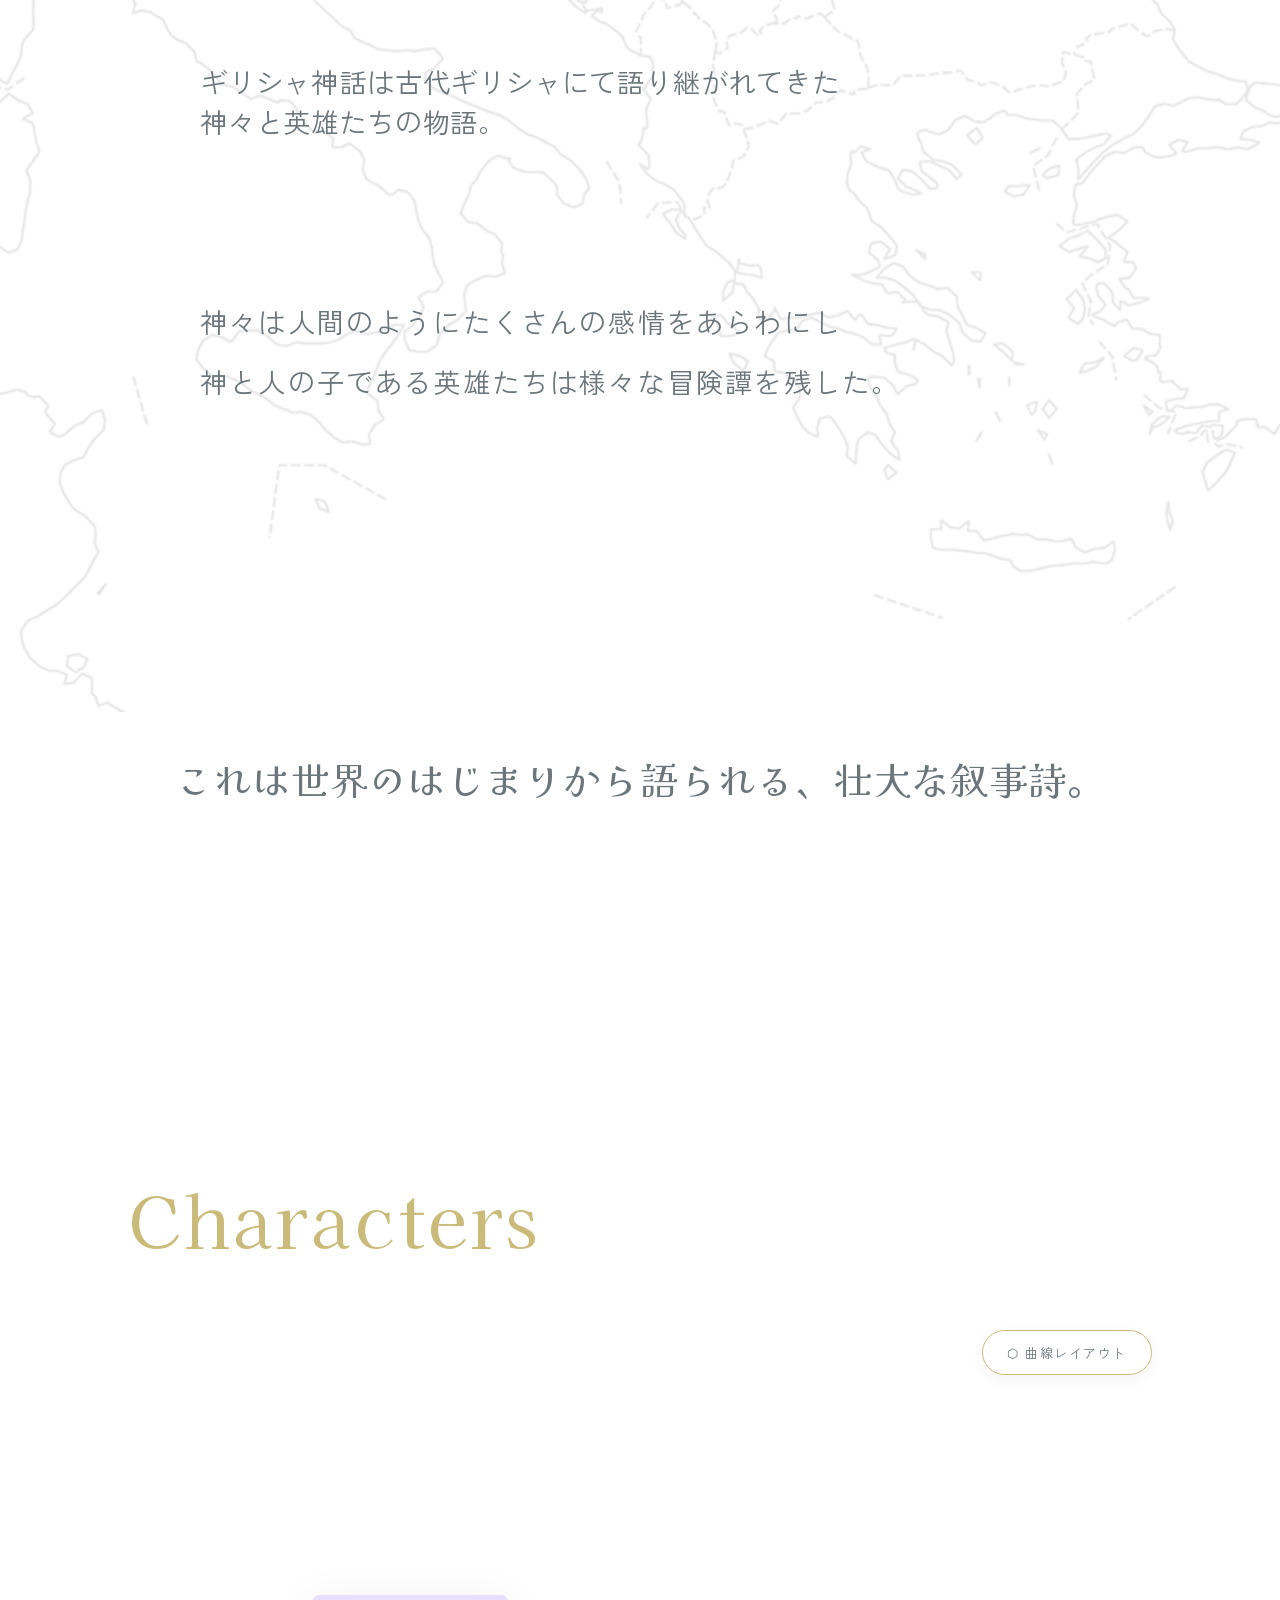
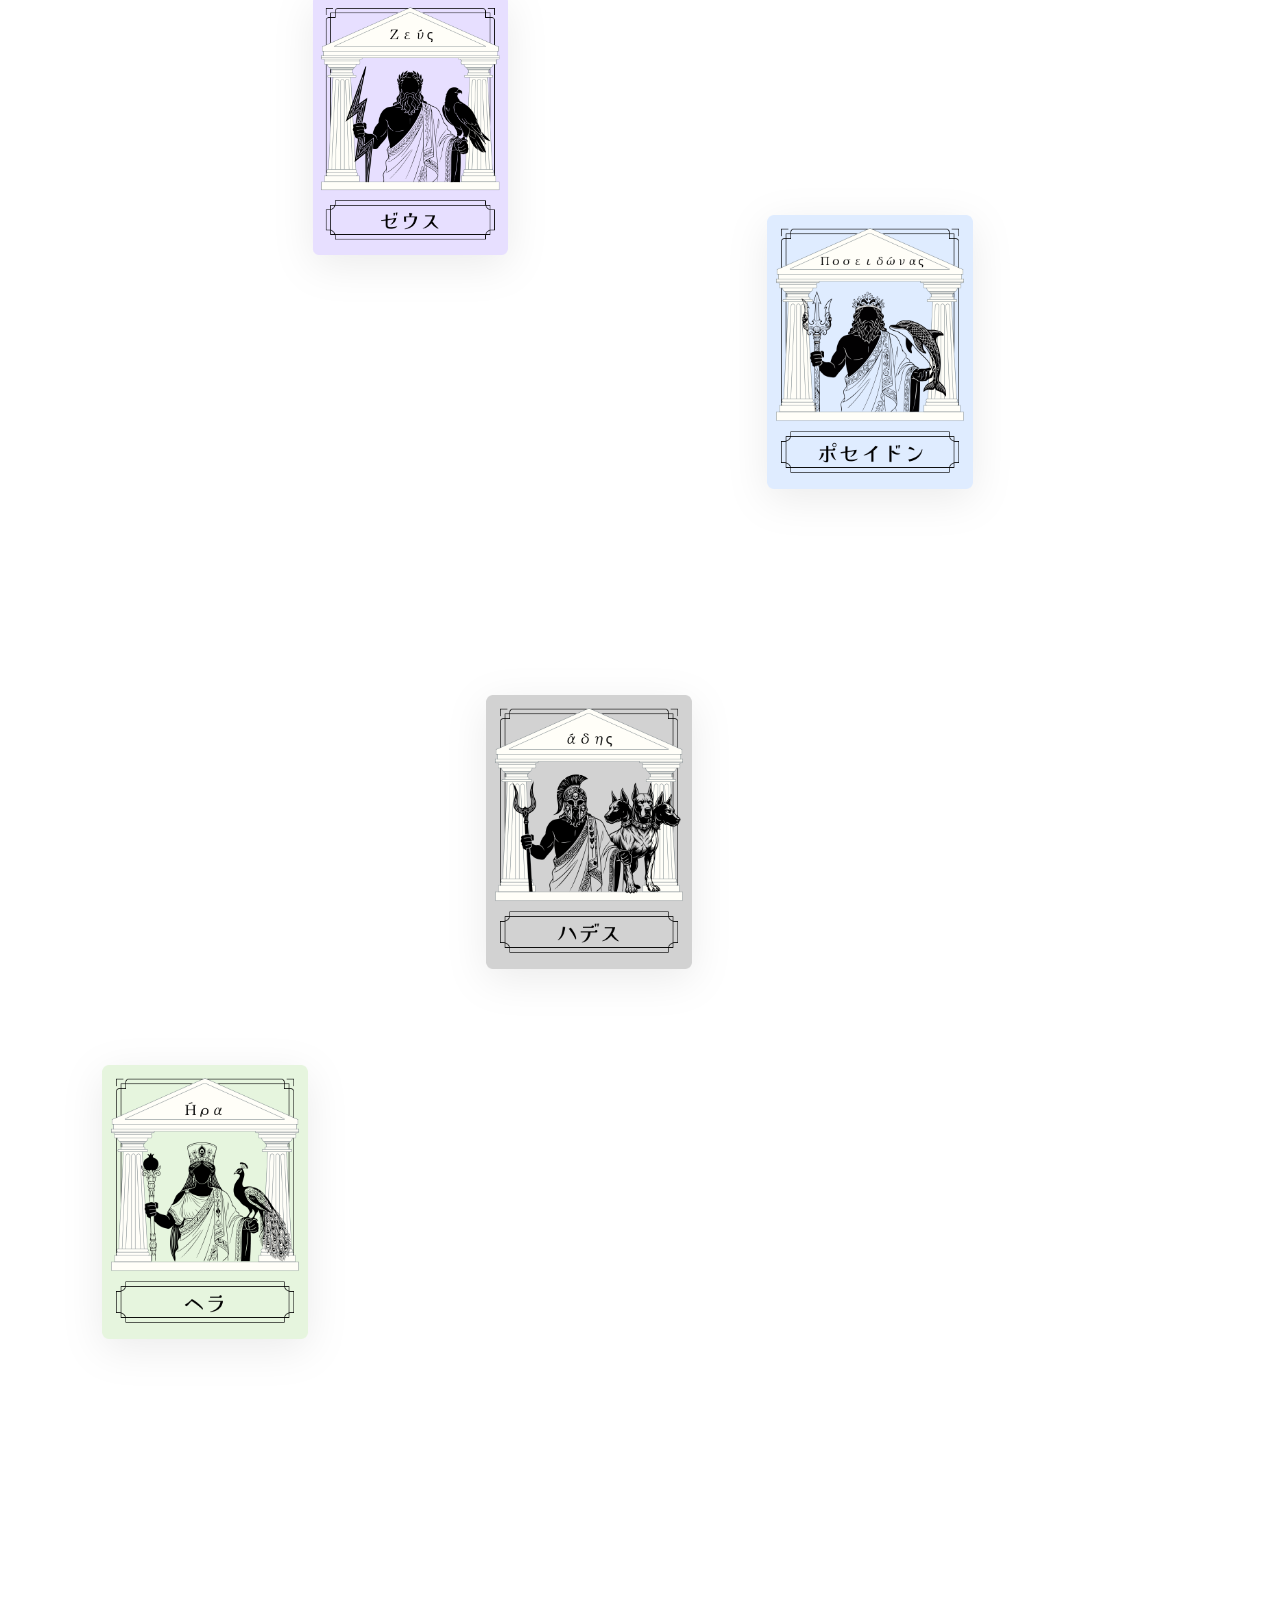
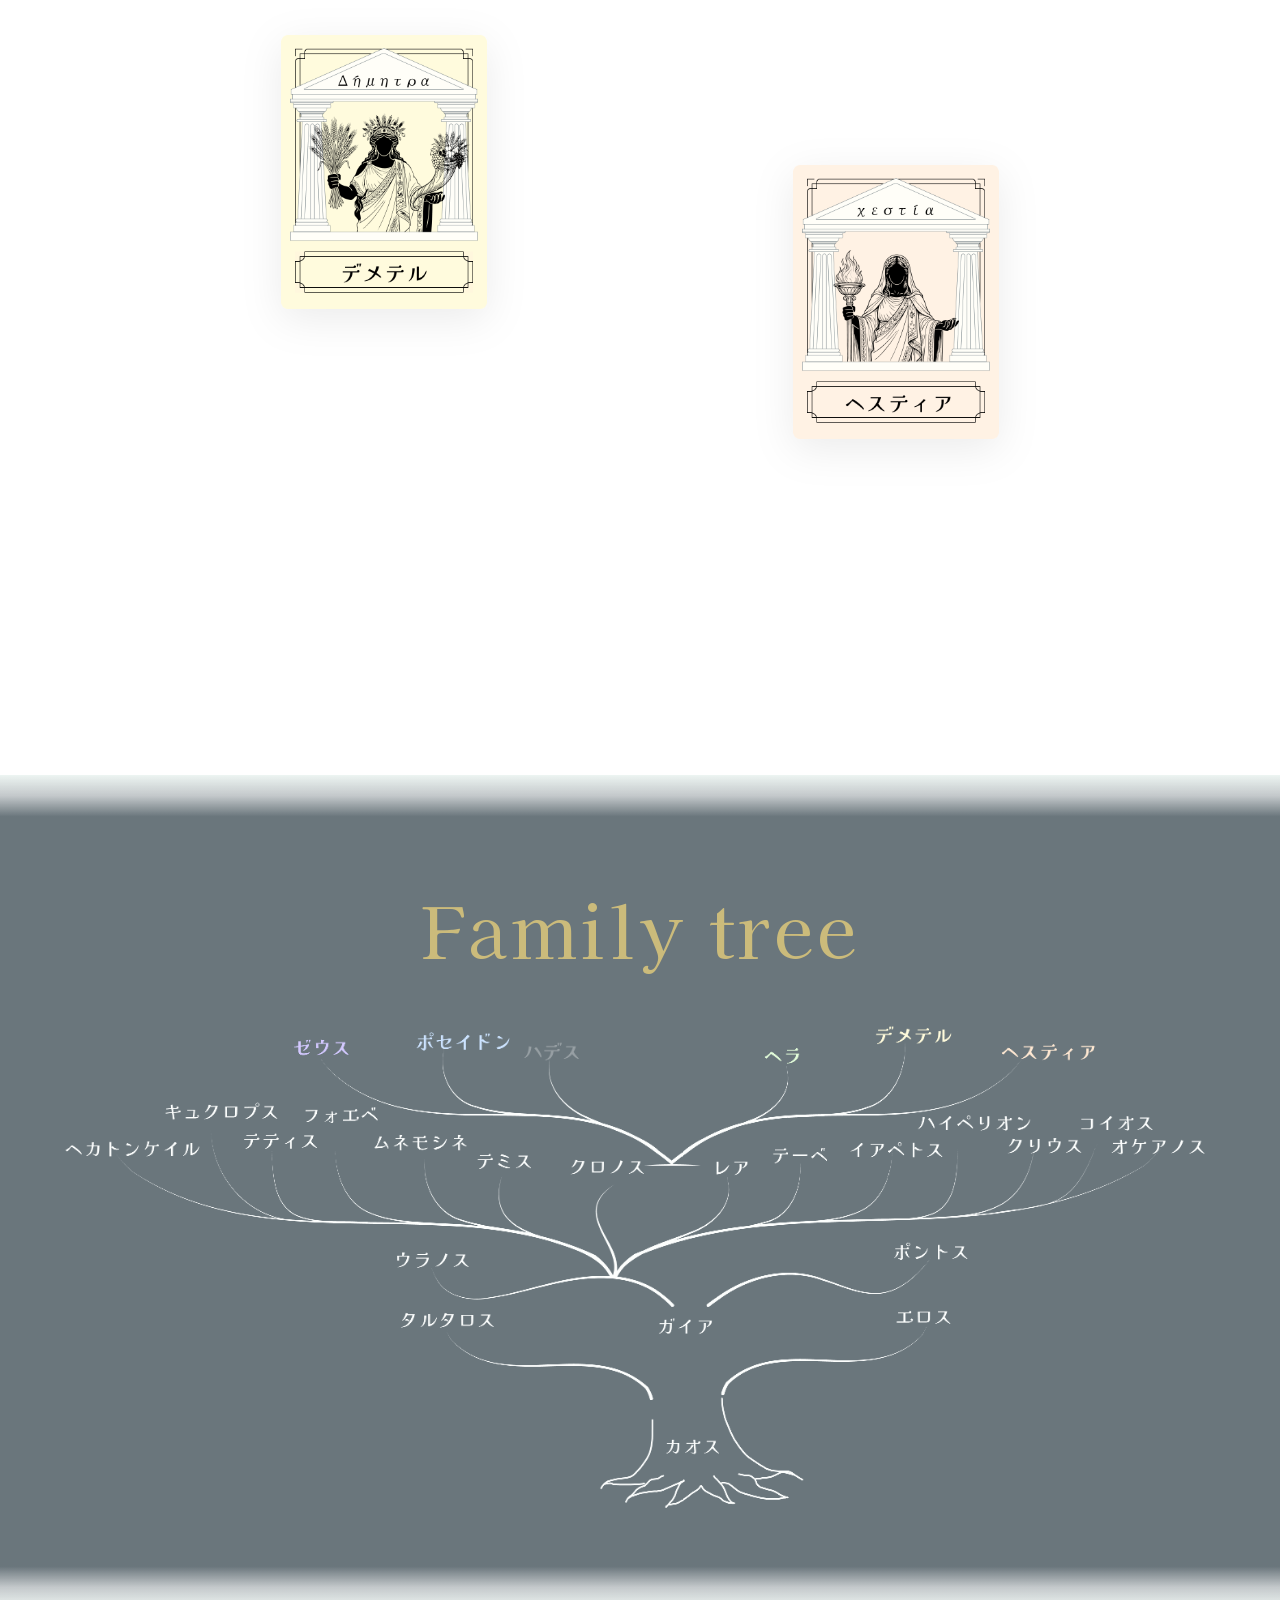
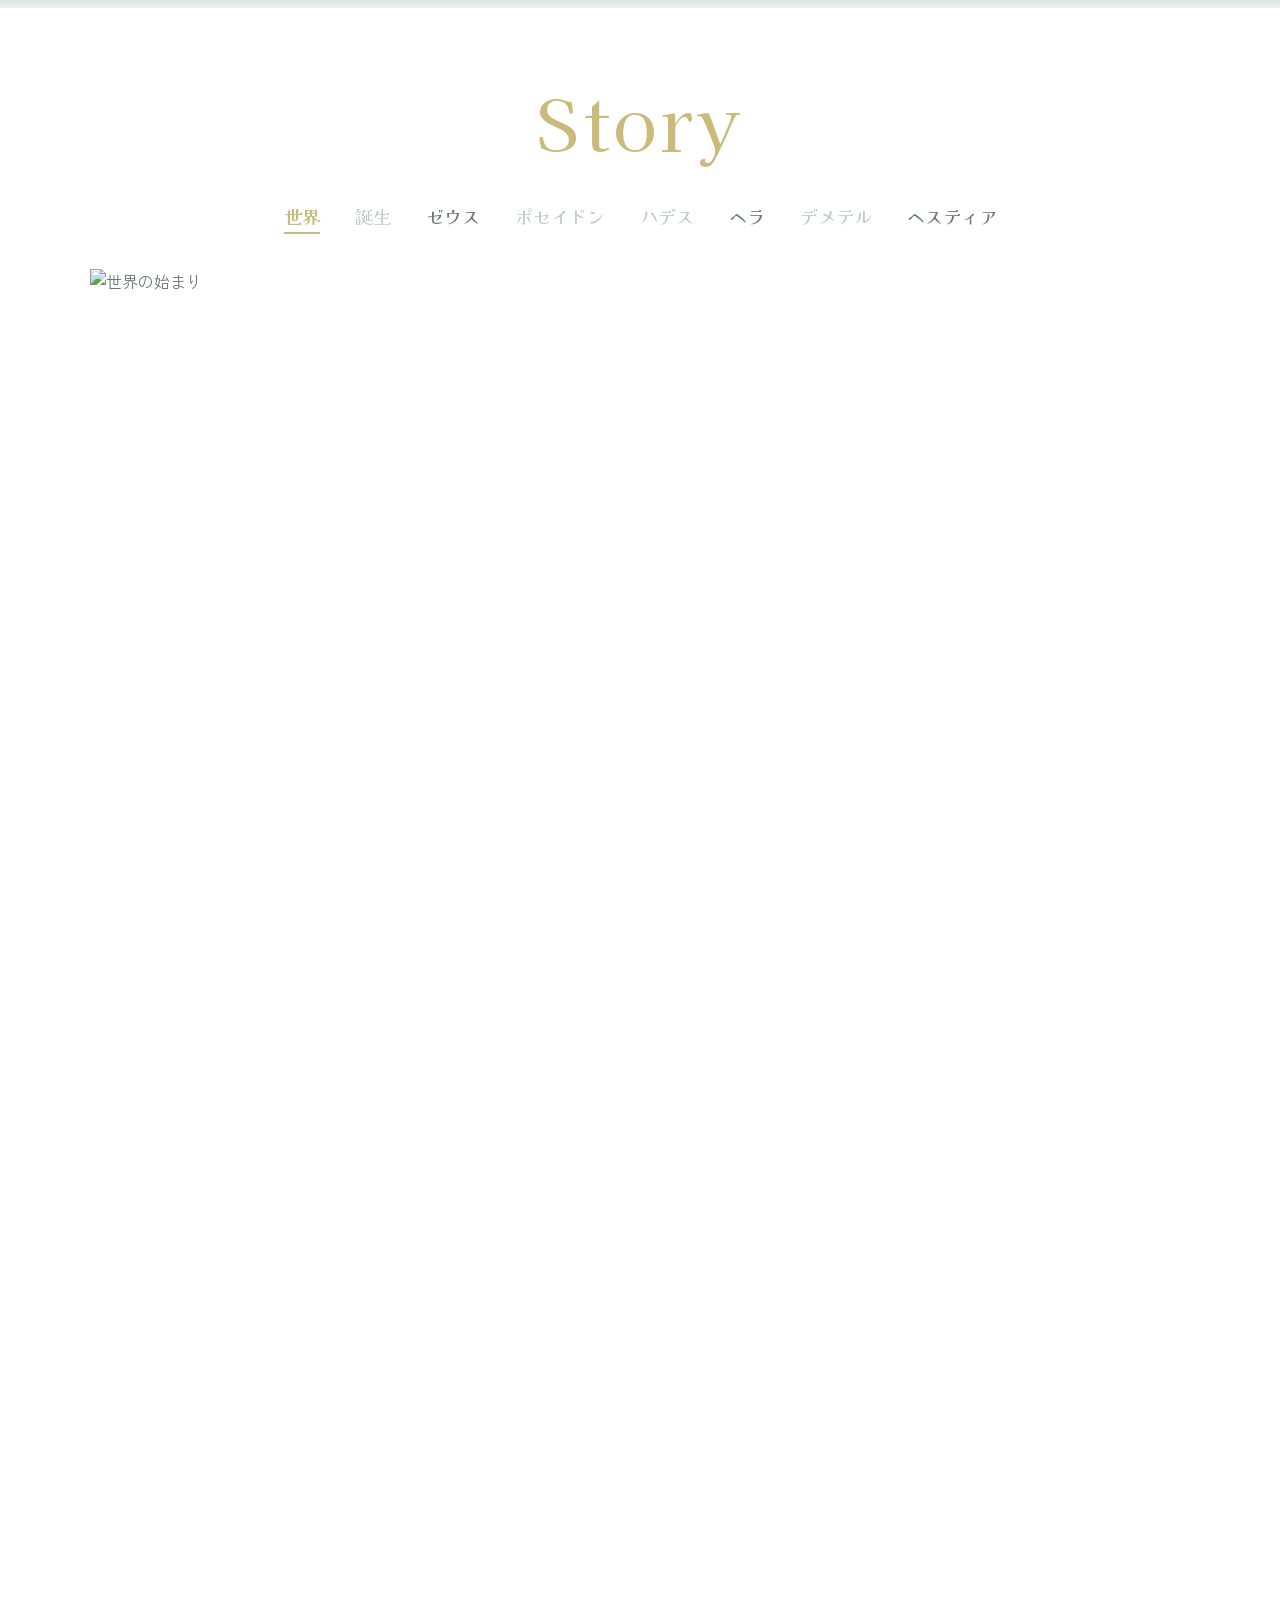
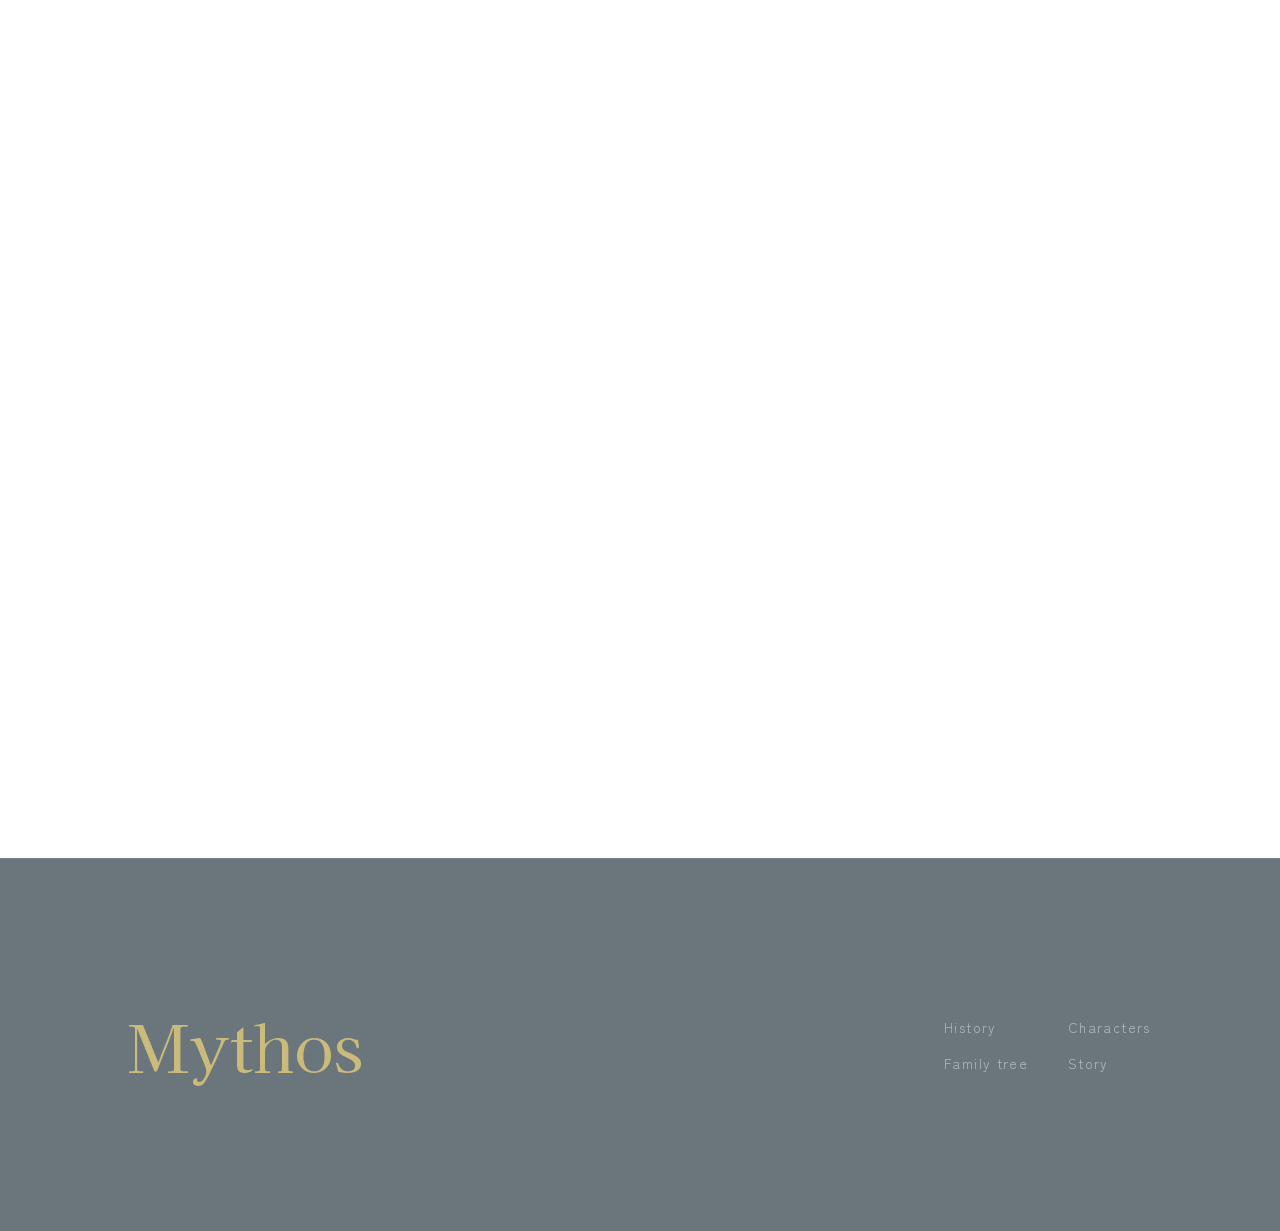
==== commit 3ca7e3c3: "first-mainpage" ====
--- a/index.html
+++ b/index.html
@@ -5,38 +5,52 @@
   <meta name="viewport" content="width=device-width, initial-scale=1.0">
   <title>Mythos - Greek Mythology</title>
   
-  <!-- Google Fonts: セリフ体（見出し・英字用）と明朝体（日本語用）を読み込み、エレガントな雰囲気を演出 -->
   <link rel="preconnect" href="https://fonts.googleapis.com">
   <link rel="preconnect" href="https://fonts.gstatic.com" crossorigin>
-  <link href="https://fonts.googleapis.com/css2?family=Cormorant+Garamond:ital,wght@0,300;0,400;0,600;1,300&family=Noto+Serif+JP:wght@300;400;600&display=swap" rel="stylesheet">
+  <link href="https://fonts.googleapis.com/css2?family=Kaisei+Opti:wght@400;500;700&family=Zen+Kaku+Gothic+Antique:wght@400;500;700&display=swap" rel="stylesheet">
   <link rel="stylesheet" href="./css/style.css"/>
-  <script src="./js/main.js"></script>
-
+  
+  <script src="./js/main.js" defer></script>
 </head>
 <body>
-
-  <!-- Header -->
-  <header class="navbar">
+  
+  <div class="loading-veil" id="loadingVeil">
+    <p class="loading-text">これは神々の物語。</p>
+  </div>
+
+  <header class="navbar" id="navbar">
     <a href="#" class="nav-brand">Mythos</a>
     <nav class="nav-links">
-      <a href="#">History</a>
-      <a href="#">Story</a>
-      <a href="#">Gods</a>
-      <a href="#">Map</a>
+      <a href="#" class="nav-item"><span>Mythos</span></a>
+      <div class="nav-separator"></div>
+      <a href="#" class="nav-item"><span>Character</span></a>
+      <div class="nav-separator"></div>
+      <a href="#" class="nav-item"><span>Family tree</span></a>
+      <div class="nav-separator"></div>
+      <a href="#" class="nav-item"><span>Story</span></a>
     </nav>
   </header>
 
-  <!-- Hero Section -->
-  <section class="hero">
+  <section class="hero-main">
     <h1 class="hero-title">Mythos</h1>
-    <h2 class="hero-subtitle">Greek Mythology</h2>
+  </section>
+
+  <section class="hero-intro">
+    <h2 class="hero-subtitle">Greek<br><span class="indent">Mythology</span></h2>
     <p class="hero-text">
-      ギリシア神話は古代ギリシャにて語り継がれてきた<br>神々と英雄たちの物語。<br>
-      神々は人間のように喜怒哀楽の感情をあらわにし<br>神と人の子である英雄たちは様々な冒険譚を残した。
+      ギリシャ神話は古代ギリシャにて語り継がれてきた<br>
+      神々と英雄たちの物語。
     </p>
-  </section>
-
-  <!-- Characters Section -->
+    <p class="hero-text-small">
+      神々は人間のようにたくさんの感情をあらわにし<br>
+      神と人の子である英雄たちは様々な冒険譚を残した。
+    </p>
+  </section>
+
+  <section class="hero-next">
+    <h1 class="hero-text-2">これは世界のはじまりから語られる、壮大な叙事詩。</h1>
+  </section>
+
   <section class="characters-section">
     <h2 class="section-title">Characters</h2>
     
@@ -47,7 +61,6 @@
       </button>
     </div>
 
-    <!-- SVG曲線 (色をゴールド系に変更) -->
     <svg class="path-svg" viewBox="0 0 1080 2400" preserveAspectRatio="xMidYMid meet" xmlns="http://www.w3.org/2000/svg">
       <defs>
         <linearGradient id="goldGrad" x1="0%" y1="0%" x2="0%" y2="100%">
@@ -67,108 +80,169 @@
         fill="none"
         stroke="url(#goldGrad)"
         stroke-width="1.5"
-        stroke-dasharray="4500"
-        stroke-dashoffset="4500"
       />
     </svg>
 
     <div class="card-wrap" id="cardWrap">
-      <!-- カード1: 添付いただいたゼウスの画像 -->
-      <div class="card" data-index="0">
-        <img src="./image/card-zeus.png" alt="ゼウス" class="card-image-full">
-      </div>
-
-      <!-- カード2: ヘラ（画像がない場合のプレースホルダーデザイン） -->
-      <div class="card" data-index="1">
-        <div class="card-inner-placeholder">
-          <div class="card-placeholder-img">🦚</div>
-          <div class="card-placeholder-body">
-            <h3 class="card-placeholder-name">ヘラ</h3>
-          </div>
-        </div>
-      </div>
-
-      <!-- カード3: ポセイドン -->
-      <div class="card" data-index="2">
-        <div class="card-inner-placeholder">
-          <div class="card-placeholder-img">🔱</div>
-          <div class="card-placeholder-body">
-            <h3 class="card-placeholder-name">ポセイドン</h3>
-          </div>
-        </div>
-      </div>
-
-      <!-- カード4: デメテル -->
-      <div class="card" data-index="3">
-        <div class="card-inner-placeholder">
-          <div class="card-placeholder-img">🌾</div>
-          <div class="card-placeholder-body">
-            <h3 class="card-placeholder-name">デメテル</h3>
-          </div>
-        </div>
-      </div>
-
-      <!-- カード5: アテナ -->
-      <div class="card" data-index="4">
-        <div class="card-inner-placeholder">
-          <div class="card-placeholder-img">🦉</div>
-          <div class="card-placeholder-body">
-            <h3 class="card-placeholder-name">アテナ</h3>
-          </div>
-        </div>
-      </div>
-
-      <!-- カード6: アポロン -->
-      <div class="card" data-index="5">
-        <div class="card-inner-placeholder">
-          <div class="card-placeholder-img">🏹</div>
-          <div class="card-placeholder-body">
-            <h3 class="card-placeholder-name">アポロン</h3>
-          </div>
-        </div>
-      </div>
-    </div>
-  </section>
-
-  <!-- Family Tree Section -->
+      <div class="card">
+        <img src="image/card-zeus.png" alt="ゼウス" class="card-image-full">
+      </div>
+      
+      <div class="card">
+        <img src="image/card_poseidon.png" alt="ポセイドン" class="card-image-full">
+      </div>
+      
+      <div class="card">
+        <img src="image/card_hades.png" alt="ハデス" class="card-image-full">
+      </div>
+      
+      <div class="card">
+        <img src="image/card_hera.png" alt="ヘラ" class="card-image-full">
+      </div>
+      
+      <div class="card">
+        <img src="image/card-demetel.png" alt="デメテル" class="card-image-full">
+      </div>
+      
+      <div class="card">
+        <img src="image/card-hestia.png" alt="ヘスティア" class="card-image-full">
+      </div>
+    </div>
+  </section>
+
   <section class="family-tree-section">
     <h2 class="section-title">Family tree</h2>
     <div class="tree-container">
-      <!-- 添付いただいた家系図の画像 -->
-      <img src="./image/Group 87.png" alt="ギリシャ神話の家系図">
-    </div>
-  </section>
-
-  <!-- Story Section -->
-  <section class="story-section">
-    <h2 class="section-title">Story</h2>
-    <div class="paper-stack">
-      <div class="paper-content">
-        <h3 class="story-title">世界の創世</h3>
-        <p class="story-text">
-          初めにカオスがあった。<br>
-          次いで広胸のガイア(大地)、タルタロス(冥界)、<br>
-          そしてエロス(愛)の3柱の神が生まれた。<br>
-          ガイアはウラノス(天空)とポントス(海)を一人で生み、<br>
-          ウラノスと夫婦となった。<br>
-          二人の間には、一つ目の巨人「キュクロプス」や<br>
-          百手を持つ怪物「ヘカトンケイル」、<br>
-          そしてティタンと呼ばれる12柱の神々が生まれた。
-        </p>
-      </div>
-    </div>
-  </section>
-
-  <!-- Footer -->
+      <img src="./image/family-tree.png" alt="ギリシャ神話の家系図">
+    </div>
+  </section>
+
+<section class="story-section">
+    <div class="story-scroll-container">
+      <div class="story-sticky-wrapper">
+        
+        <h2 class="section-title">Story</h2>
+        
+        <div class="story-controls">
+          <button class="story-tab active" data-index="0">世界</button>
+          <button class="story-tab" data-index="1">誕生</button>
+          <button class="story-tab" data-index="2">ゼウス</button>
+          <button class="story-tab" data-index="3">ポセイドン</button>
+          <button class="story-tab" data-index="4">ハデス</button>
+          <button class="story-tab" data-index="5">ヘラ</button>
+          <button class="story-tab" data-index="6">デメテル</button>
+          <button class="story-tab" data-index="7">ヘスティア</button>
+        </div>
+
+        <div class="story-card-stack">
+          
+          <div class="story-card active" data-story="0">
+            <div class="story-bg-image">
+              <img src="image/story-world.png" alt="世界の始まり">
+            </div>
+          </div>
+
+          <div class="story-card" data-story="1">
+            <div class="story-bg-image">
+              <img src="image/story-birth.png" alt="誕生">
+            </div>
+          </div>
+
+          <div class="story-card" data-story="2">
+            <div class="story-bg-image">
+              <img src="image/story-zeus.png" alt="ゼウス">
+            </div>
+          </div>
+
+          <div class="story-card" data-story="3">
+            <div class="story-bg-image">
+              <img src="image/story-poseidon.png" alt="ポセイドン">
+            </div>
+          </div>
+
+          <div class="story-card" data-story="4">
+            <div class="story-bg-image">
+              <img src="image/story-hades.png" alt="ハデス">
+            </div>
+          </div>
+
+          <div class="story-card" data-story="5">
+            <div class="story-bg-image">
+              <img src="image/story-hera.png" alt="ヘラ">
+            </div>
+          </div>
+
+          <div class="story-card" data-story="6">
+            <div class="story-bg-image">
+              <img src="image/story-demetel.png" alt="デメテル">
+            </div>
+          </div>
+
+          <div class="story-card" data-story="7">
+            <div class="story-bg-image">
+              <img src="image/story-hestia.png" alt="ヘスティア">
+            </div>
+          </div>
+
+        </div> </div> </div> </section>
+
   <footer class="footer">
     <a href="#" class="footer-brand">Mythos</a>
     <div class="footer-links">
       <a href="#">History</a>
+      <a href="#">Characters</a>
       <a href="#">Family tree</a>
-      <a href="#">Characters</a>
       <a href="#">Story</a>
     </div>
   </footer>
+
+  <div class="modal-layer" id="charModal">
+    <div class="modal-close-overlay" id="modalCloseOverlay"></div>
+    
+    <div class="modal-window">
+      <button class="modal-close-btn" id="modalCloseBtn">✕</button>
+      
+      <div class="modal-bg-graphic" id="modalBgGraphic"></div>
+
+      <div class="modal-content">
+        <div class="modal-text-zone">
+          <div class="modal-header-zone">
+            <h2 class="modal-name-ja" id="modalNameJa">ゼウス</h2>
+          </div>
+
+          <div class="modal-meta-zone">
+            <p class="modal-meta-item">領域：<span id="modalPower">空</span></p>
+            <p class="modal-meta-item">象徴：<span id="modalSymbol">雷・鷲</span></p>
+          </div>
+
+          <div class="modal-description-zone">
+            <p id="modalDesc">
+              兄弟を父親の腹から助け出したことで最高神となった。<br>
+              ヘラの夫だが、様々な女性に一目ぼれをして関係を持つため、相手やその子供へヘラからの嫌がらせを受けている。
+            </p>
+          </div>
+        </div>
+
+        <div class="modal-gallery-zone">
+          <a href="#" target="_blank" rel="noopener noreferrer" class="modal-thumb-link" id="modalLink1">
+            <div class="modal-thumb-box" id="modalThumb1">
+              <div class="modal-thumb-overlay">
+                <p class="modal-thumb-quote" id="modalQuote1">引用元テキスト</p>
+              </div>
+            </div>
+          </a>
+          
+          <a href="#" target="_blank" rel="noopener noreferrer" class="modal-thumb-link" id="modalLink2">
+            <div class="modal-thumb-box" id="modalThumb2">
+              <div class="modal-thumb-overlay">
+                <p class="modal-thumb-quote" id="modalQuote2">引用元テキスト</p>
+              </div>
+            </div>
+          </a>
+        </div>
+      </div>
+    </div>
+  </div>
 
 </body>
 </html>
--- a/css/style.css
+++ b/css/style.css
@@ -1,21 +1,22 @@
-
 /* ===========================
     TOKENS & VARIABLES
 =========================== */
 :root {
-  /* 色の定義 */
-  --color-bg-top: #dbe4d5;       /* ページ上部の淡いグリーン */
-  --color-bg-mid: #f7f9f6;       /* ページ中部の白っぽいグリーン */
-  --color-dark: #5b6468;         /* Family treeなどのダーク背景色 */
-  --color-gold: #c2a878;         /* アクセントのゴールド */
-  --color-gold-dim: #9b865f;     /* 少し暗めのゴールド */
-  --color-text-main: #333a3d;    /* メインテキスト色 */
-  --color-text-light: #7a858b;   /* サブテキスト色 */
-  --color-paper: #e8ede9;        /* Storyセクションの紙の色 */
+  /* 色の定義 (ご指定のカラーコードを適用) */
+  --color-bg-top: #EDF5F2;       /* メイン背景色（淡いグリーン） */
+  --color-bg-mid: #B8D2AF;       /* サブ背景色・グラデーション用（少し濃いグリーン） */
+  --color-dark: #6A767C;         /* ダーク背景色・ナビ等のメイン文字色 */
+  --color-gold: #CBBB7B;         /* アクセント（文字や装飾のゴールド） */
+  
+  /* 基本色から派生させた微調整カラー（影やホバー時に使用） */
+  --color-gold-dim: #b8a86a;     /* ゴールドを少し暗くした色 */
+  --color-text-main: #6A767C;    /* 本文の文字色 */
+  --color-text-light: #8fa0a8;   /* 補助テキスト（少し明るいグレー） */
+  --color-paper: #ffffff;        /* Storyセクションなどのカード背景色 */
   
   /* フォント */
-  --font-display: 'Cormorant Garamond', serif;
-  --font-body: 'Noto Serif JP', serif;
+  --font-display: 'Kaisei Opti', serif;
+  --font-body: 'Zen Kaku Gothic Antique', sans-serif;
   
   /* レイアウト・アニメーション */
   --card-w: 240px;
@@ -38,119 +39,347 @@
 }
 
 body {
-  background: linear-gradient(to bottom, var(--color-bg-top) 0%, var(--color-bg-mid) 15%, var(--color-bg-mid) 100%);
+  /* ▼ 修正点：グラデーションの色の配置を逆にし、大部分を薄い背景色に設定 */
+  background: linear-gradient(
+    to bottom, 
+    var(--color-bg-top) 100%   /* そこから下のメイン背景はすべて薄いグリーン */
+  );
   color: var(--color-text-main);
   font-family: var(--font-body);
   min-height: 100vh;
-  /* Windowsでの横スクロールバー対策 */
   overflow-x: hidden;
   width: 100%;
   -webkit-font-smoothing: antialiased;
   -moz-osx-font-smoothing: grayscale;
 }
 
-img {
-  max-width: 100%;
-  height: auto;
-  display: block;
+/* ===========================
+    LOADING SCREEN
+=========================== */
+.loading-veil {
+  position: fixed;
+  top: 0;
+  left: 0;
+  width: 100%;
+  height: 100vh;
+  z-index: 9999;
+  display: flex;
+  justify-content: center;
+  align-items: center;
+  transition: visibility 0s 1.2s; 
+}
+
+/* 幕が開いた状態 */
+.loading-veil.is-lifted {
+  visibility: hidden;
+}
+
+/* 幕の初期状態（後ろが全く見えない） */
+.loading-veil::before,
+.loading-veil::after {
+  content: '';
+  position: absolute;
+  top: 0;
+  width: 50%;
+  height: 100vh;
+  
+  /* 最初は背景色で完全に塗りつぶす */
+  background-color: var(--color-bg-top); 
+  backdrop-filter: blur(0px);
+  
+  /* 変化を滑らかにする */
+  transition: background-color 7s ease, backdrop-filter 2s ease, transform 1.2s cubic-bezier(0.85, 0, 0.15, 1);
+  z-index: -1;
+}
+
+/* 文字が現れるタイミングで付与されるクラス（すりガラス化） */
+.loading-veil.is-blurring::before,
+.loading-veil.is-blurring::after {
+  /* ここで半透明かつぼかしを効かせる */
+  background-color: rgba(237, 245, 242, 0.6);
+  backdrop-filter: blur(15px);
+  -webkit-backdrop-filter: blur(15px);
+}
+
+/* 左半分のガラスを左端に配置 */
+.loading-veil::before {
+  left: 0;
+}
+
+/* 右半分のガラスを右端に配置 */
+.loading-veil::after {
+  right: 0;
+}
+
+/* ▼ 幕が開くときの動き（左は左へ、右は右へ100%スライド） */
+.loading-veil.is-lifted::before {
+  transform: translateX(-100%);
+}
+
+.loading-veil.is-lifted::after {
+  transform: translateX(100%);
+}
+
+/* 文字の見た目とアニメーション */
+.loading-text {
+  font-family: var(--font-display);
+  font-size: 7rem;
+  color: var(--color-dark);
+  letter-spacing: 0.15em;
+  
+  /* ▼ 最初から配置（中央）にはいるが、透明にしておく */
+  opacity: 0;
+}
+
+/* JSでクラスが付与されたら、表示してアニメーション開始 */
+.loading-text.is-playing {
+  opacity: 1;
+  animation: passThrough 2.2s ease-in forwards;
+}
+
+@keyframes passThrough {
+  0%   { opacity: 0; transform: scale(0.8); filter: blur(10px); }
+  10%  { opacity: 1; transform: scale(1); filter: blur(0); }
+  70%  { opacity: 1; transform: scale(1); filter: blur(0); }
+  100% { opacity: 0; transform: scale(15); filter: blur(40px); }
 }
 
 /* ===========================
     NAVIGATION
 =========================== */
 .navbar {
-  display: flex;
-  justify-content: space-between;
-  align-items: center;
-  padding: 24px 6%;
-  position: absolute;
+  position: fixed;
   top: 0;
   left: 0;
   width: 100%;
-  z-index: 10;
+  display: flex;
+  justify-content: center; /* ▼ 修正点: メニュー全体を画面の中央に配置 */
+  align-items: center;
+  padding: 30px 6%;
+  z-index: 1000;
+  
+  /* 前回のグラデーション（上から濃い緑→薄い緑→透明）を維持 */
+  background: linear-gradient(
+    to bottom, 
+    rgba(184, 210, 175, 0.85) 0%, 
+    rgba(237, 245, 242, 0.5) 60%, 
+    rgba(237, 245, 242, 0) 100%
+  );
+  border-bottom: none;
+  
+  transition: padding 0.6s cubic-bezier(0.25, 1, 0.5, 1), 
+              background 0.6s cubic-bezier(0.25, 1, 0.5, 1);
+}
+
+.navbar.is-scrolled {
+  padding: 15px 6%;
+  background: linear-gradient(
+    to bottom, 
+    rgba(184, 210, 175, 0.95) 0%, 
+    rgba(237, 245, 242, 0.7) 60%, 
+    rgba(237, 245, 242, 0) 100%
+  );
+  box-shadow: none; 
 }
 
 .nav-brand {
+  /* ▼ 修正点: メニューを中央にするため、ロゴは左端に「絶対配置」で固定 */
+  position: absolute;
+  left: 6%;
+  
   font-family: var(--font-display);
-  font-size: 2rem;
+  font-size: 3.2rem;
   color: var(--color-gold);
   text-decoration: none;
-  letter-spacing: 0.05em;
+  letter-spacing: 0.02em;
+  transition: transform 0.4s cubic-bezier(0.25, 1, 0.5, 1);
+}
+
+.nav-brand:hover {
+  transform: scale(1.03);
 }
 
 .nav-links {
   display: flex;
-  gap: 32px;
-}
-
-.nav-links a {
+  align-items: center;
+  gap: 20px; /* ボタンと線の間隔 */
+}
+
+/* メニューのボタン（画像に合わせてデザイン変更） */
+.nav-item {
+  position: relative;
+  display: flex;
+  align-items: center;
+  justify-content: center;
+  /* ▼ 修正点: 画像のように横幅を広くとる */
+  padding: 6px 90px; 
+  /* ▼ 修正点: 完全な丸（ピル型）ではなく、角の取れた四角形（角丸）にする */
+  border-radius: 8px; 
+  
   font-family: var(--font-body);
-  font-size: 0.85rem;
-  color: var(--color-text-main);
+  font-size: 0.95rem;
+  font-weight: 700;
+  color: var(--color-dark);
   text-decoration: none;
-  letter-spacing: 0.1em;
-  transition: color 0.3s ease;
-  background: rgba(255,255,255,0.3);
-  padding: 6px 16px;
-  border-radius: 20px;
-}
-
-.nav-links a:hover {
-  color: var(--color-gold);
-  background: rgba(255,255,255,0.6);
+  /* ▼ 修正点: 画像の枠のような、うっすら白い半透明の背景色 */
+  background: rgba(255, 255, 255, 0.45); 
+  overflow: hidden;
+  transition: all 0.5s cubic-bezier(0.16, 1, 0.3, 1);
+}
+
+.nav-item span {
+  position: relative;
+  z-index: 2;
+  transition: color 0.4s ease;
+  /* ▼ 修正点: 画像のように文字と文字の間隔を少し開けて上品に */
+  letter-spacing: 0em; 
+}
+
+.nav-item::before {
+  content: '';
+  position: absolute;
+  bottom: 0;
+  left: 0;
+  width: 100%;
+  height: 0%;
+  background: var(--color-gold);
+  transition: height 0.5s cubic-bezier(0.16, 1, 0.3, 1);
+  z-index: 1;
+}
+
+.nav-item:hover {
+  transform: translateY(-2px);
+  box-shadow: 0 8px 20px rgba(184, 210, 175, 0.4);
+}
+
+.nav-item:hover span {
+  color: #fff;
+}
+
+.nav-item:hover::before {
+  height: 100%;
+}
+
+/* ▼ 修正点: ボタン間の縦線を画像の比率に合わせる */
+.nav-separator {
+  width: 1px;
+  /* ボタンとほぼ同じ高さまで線を伸ばす */
+  height: 48px; 
+  /* 線の色を文字色と同じにし、透明度を下げて馴染ませる */
+  background-color: var(--color-dark);
+  opacity: 0.3; 
 }
 
 /* ===========================
     HERO SECTION
 =========================== */
-.hero {
+.hero-main {
+  /* ▼ 修正点1: height: 100vh; を削除し、min-height に変更します */
+  min-height: 100vh;
+  position: relative;
+  display: flex;
+  flex-direction: column;
+  align-items: center;
+  justify-content: flex-start;
+  padding: 570px 6% 30vh;
   text-align: center;
-  padding: 200px 24px 120px;
-  position: relative;
-}
-
-/* 背景の透かし地図風のあしらい（疑似要素で表現） */
-.hero::before {
-  content: '';
-  position: absolute;
-  top: 15%;
-  left: 50%;
-  transform: translateX(-50%);
-  width: 80%;
-  height: 60%;
-  background-image: radial-gradient(circle, rgba(194, 168, 120, 0.1) 1px, transparent 1px);
-  background-size: 20px 20px;
-  opacity: 0.5;
-  z-index: -1;
-  pointer-events: none;
-}
-
+}
+
+/* タイトル：「Mythos」 画面幅に合わせて超巨大に */
 .hero-title {
   font-family: var(--font-display);
-  font-size: clamp(4rem, 10vw, 8rem);
+  font-size: clamp(6rem, 28vw, 25rem);
   font-weight: 400;
   color: var(--color-gold);
-  line-height: 1;
-  margin-bottom: 40px;
+  line-height: 0.85;
+  margin-bottom: 50px;
   letter-spacing: 0.02em;
 }
 
+.hero-intro {
+  min-height: 100vh;
+  padding: 100px 10%;
+  position: relative;
+  background-image: url('../image/map.png');
+  background-repeat: no-repeat;
+  background-position: center center;
+  background-size: cover;             
+  display: flex;
+  flex-direction: column;
+  justify-content: center;
+}
+
+.hero-intro::before {
+  content: '';
+  position: absolute;
+  top: 0;
+  left: 0;
+  width: 100%;
+  height: 100%;
+  z-index: 0;
+}
+
+.hero-subtitle,
+.hero-text {
+  position: relative;
+  z-index: 1;
+}
+
+/* サブタイトル：「Greek Mythology」 */
 .hero-subtitle {
   font-family: var(--font-display);
-  font-size: clamp(1.8rem, 4vw, 2.5rem);
+  font-size: clamp(4.5rem, 5vw, 5.5rem);
   font-weight: 300;
   color: var(--color-gold-dim);
-  margin-bottom: 32px;
-  letter-spacing: 0.05em;
-}
-
+  margin-bottom: 150px;
+  text-align: left; 
+  line-height: 1.5;  
+}
+
+.hero-subtitle .indent {
+  display: block;        
+  margin-left: 1em;    
+}
+
+/* 本文テキスト */
 .hero-text {
-  max-width: 600px;
-  margin: 0 auto;
-  font-size: 0.95rem;
-  line-height: 2;
+  max-width: 1000px;
+  font-size: 1.7rem;
+  line-height: 1.5;
   color: var(--color-text-main);
+  margin-bottom: 150px;
+  letter-spacing: 0.03em;
+  margin-left: 72px;
+}
+
+.hero-text-small{
+  max-width: 1000px;
+  font-size: 1.7rem;
+  line-height: 2.2;
+  color: var(--color-text-main);
+  margin-bottom: 200px;
   letter-spacing: 0.08em;
+  margin-left: 72px;
+}
+
+.hero-next {
+  position: relative;
+  display: flex;
+  flex-direction: column;
+  align-items: center;
+  justify-content: flex-start; 
+  padding: 50px 6% 10vh;
+  text-align: center;
+}
+
+.hero-text-2 {
+  font-family: var(--font-display);
+  font-size: clamp(1.5rem, 3vw, 2.5rem);
+  font-weight: 400;
+  color: var(--color-text-main);
+  line-height: 0.85;
+  margin-bottom: 200px;
+  letter-spacing: 0.02em;
 }
 
 /* ===========================
@@ -158,11 +387,11 @@
 =========================== */
 .section-title {
   font-family: var(--font-display);
-  font-size: 2.8rem;
+  font-size: 4.5rem;
   font-weight: 300;
   color: var(--color-gold);
   text-align: left;
-  padding-left: 10%;
+  padding-left: 10%; 
   margin-bottom: 60px;
   letter-spacing: 0.05em;
 }
@@ -173,7 +402,7 @@
 .characters-section {
   position: relative;
   width: 100%;
-  max-width: 1200px;
+  max-width: 100%; 
   margin: 0 auto;
   padding: 80px 0 160px;
 }
@@ -214,7 +443,7 @@
 /* SVG CURVE PATH */
 .path-svg {
   position: absolute;
-  top: 150px;
+  top: 230px;
   left: 0;
   width: 100%;
   height: auto;
@@ -229,47 +458,46 @@
   opacity: 0;
 }
 
-/* CARD-WRAP — CURVE LAYOUT */
-.card-wrap {
-  position: relative;
-  width: 100%;
-  min-height: 2400px; /* 曲線をカバーする高さ */
-  z-index: 1;
-}
-
-/* カードの配置座標（以前のコードを踏襲しつつ調整） */
-.card-wrap .card:nth-child(1) { --cx: 15%; --cy: 50px; }
-.card-wrap .card:nth-child(2) { --cx: 65%; --cy: 350px; }
-.card-wrap .card:nth-child(3) { --cx: 20%; --cy: 700px; }
-.card-wrap .card:nth-child(4) { --cx: 60%; --cy: 1050px; }
-.card-wrap .card:nth-child(5) { --cx: 15%; --cy: 1400px; }
-.card-wrap .card:nth-child(6) { --cx: 65%; --cy: 1750px; }
-
-/* 曲線モード初期状態 */
+/* ===========================
+    CHARACTERS SECTION (配置調整)
+=========================== */
+.card-wrap .card:nth-child(1) { --cx: 32%; --cy: 180px; }  /* 1: ゼウス */
+.card-wrap .card:nth-child(2) { --cx: 68%; --cy: 400px; }  /* 2: ポセイドン */
+.card-wrap .card:nth-child(3) { --cx: 46%; --cy: 880px; }  /* 3: ハデス */
+.card-wrap .card:nth-child(4) { --cx: 16%; --cy: 1250px; } /* 4: ヘラ */
+.card-wrap .card:nth-child(5) { --cx: 30%; --cy: 1820px; } /* 5: デメテル */
+.card-wrap .card:nth-child(6) { --cx: 70%; --cy: 1950px; } /* 6: ヘスティア */
+
 .card-wrap:not(.card-grid) .card {
   position: absolute;
   left: var(--cx);
   top: var(--cy);
   width: var(--card-w);
+  transform: translate(-50%, 40px); 
   opacity: 0;
-  transform: translateY(40px);
   transition: opacity 0.8s var(--ease-smooth), transform 0.8s var(--ease-smooth);
   will-change: transform, opacity;
 }
 
-/* 画面内に入ったときの表示 */
 .card-wrap:not(.card-grid) .card.fadein {
   opacity: 1;
-  transform: translateY(0);
+  transform: translate(-50%, 0);
+}
+
+.card-wrap {
+  position: relative;
+  width: 100%;
+  min-height: 2400px !important; 
+  z-index: 1;
 }
 
 /* CARD-WRAP — GRID LAYOUT */
 .card-wrap.card-grid {
-  min-height: unset;
+  min-height: unset !important;
   display: grid;
   grid-template-columns: repeat(auto-fit, minmax(220px, 1fr));
   gap: 40px;
-  padding: 0 10%;
+  padding: 0 10% 250px; 
 }
 
 .card-wrap.card-grid .card {
@@ -303,14 +531,12 @@
   filter: drop-shadow(0 15px 30px rgba(194, 168, 120, 0.3));
 }
 
-/* 添付画像を使うカード（ゼウス） */
 .card-image-full {
   width: 100%;
   border-radius: var(--radius);
   display: block;
 }
 
-/* 画像がないカードの代替プレースホルダー（既存コード風） */
 .card-inner-placeholder {
   background: #fff;
   border: 1px solid #e0e0e0;
@@ -344,10 +570,20 @@
     FAMILY TREE SECTION
 =========================== */
 .family-tree-section {
-  background-color: var(--color-dark);
-  padding: 100px 0;
+  background: linear-gradient(
+    to bottom,
+    var(--color-bg-top) 0%,
+    rgba(106, 118, 124, 0.4) 2.5%, 
+    var(--color-dark) 5%,          
+    var(--color-dark) 95%,         
+    rgba(106, 118, 124, 0.4) 97.5%,
+    var(--color-bg-top) 100%
+  );
+  padding: 100px 0 100px 0; 
   text-align: center;
   position: relative;
+  width: 100%;
+  overflow: hidden; 
 }
 
 .family-tree-section .section-title {
@@ -358,90 +594,158 @@
 }
 
 .tree-container {
-  max-width: 1000px;
-  margin: 0 auto;
-  padding: 0 24px;
-}
-
-/* 添付のファミリーツリー画像 */
+  width: 100%;
+  max-width: 100%; 
+  padding: 0;      
+  margin: 0;
+  display: flex;
+  justify-content: center;
+  align-items: center;
+}
+
 .tree-container img {
-  width: 100%;
+  width: 90%;
   height: auto;
-  /* 画像が白抜き文字などの場合、背景に馴染むよう調整 */
+  display: block; 
   mix-blend-mode: screen; 
 }
 
 /* ===========================
-    STORY SECTION
+    STORY SECTION (純粋・全画面グラフィックレイアウト)
 =========================== */
 .story-section {
-  padding: 120px 0 160px;
-  position: relative;
+  padding: 0; 
+  position: relative;
+  width: 100%;
+}
+
+.story-scroll-container {
+  position: relative;
+  height: 450vh; 
+  margin-top: 0;
+}
+
+.story-sticky-wrapper {
+  position: sticky;
+  top: 0; 
+  height: 100vh; 
+  display: flex;
+  flex-direction: column; 
+  justify-content: flex-start; 
+  align-items: center;
   overflow: hidden;
-}
-
-.story-section .section-title {
-  padding-left: 10%;
-}
-
-.paper-stack {
-  position: relative;
-  width: 80%;
-  max-width: 700px;
-  margin: 0 auto;
-  padding-top: 20px; /* 回転時の見切れ防止 */
-}
-
-/* 重なった紙の表現 */
-.paper-stack::before,
-.paper-stack::after {
+  padding-top: 60px; /* 💡 画像の縦スペースをさらに広げるため、上の余白を少し詰めました */
+}
+
+.story-sticky-wrapper .section-title {
+  text-align: center;
+  padding-left: 0;
+  margin-bottom: 25px; /* 💡 見出し下の隙間を少しスマートに */
+  width: 100%;
+}
+
+/* 1〜8の切り替えナビゲーション */
+.story-controls {
+  display: flex;
+  justify-content: center;
+  gap: 35px; 
+  margin-bottom: 35px; /* 💡 ボタンと画像の間隔を少しスマートに */
+  position: relative; 
+  z-index: 100;
+}
+
+.story-tab {
+  background: none;
+  border: none;
+  font-family: var(--font-display) !important;
+  font-size: 1.15rem;
+  color: var(--color-dark);
+  opacity: 0.4;
+  cursor: pointer;
+  padding: 5px 0;
+  position: relative;
+  transition: opacity 0.3s ease, color 0.3s ease;
+}
+
+.story-tab.active {
+  opacity: 1;
+  color: var(--color-gold);
+  font-weight: 700;
+}
+
+.story-tab::after {
   content: '';
   position: absolute;
-  top: 0; left: 0; right: 0; bottom: 0;
-  background: var(--color-paper);
-  border: 1px solid rgba(0,0,0,0.05);
-  border-radius: 4px;
-  box-shadow: 0 5px 20px rgba(0,0,0,0.08);
-  transition: transform 0.5s ease;
-}
-
-.paper-stack::before {
-  transform: rotate(-3deg) translate(-10px, 10px);
+  bottom: 0;
+  left: 0;
+  width: 100%;
+  height: 1.5px;
+  background-color: var(--color-gold);
+  transform: scaleX(0);
+  transition: transform 0.3s ease;
+}
+.story-tab.active::after {
+  transform: scaleX(1);
+}
+
+/* ストーリー全体の表示サイズ（限界まで大型化） */
+.story-card-stack {
+  position: relative;
+  /* 💡 修正点①：横幅の最大制限を「960px」から「1100px」まで大胆に拡張 */
+  width: 95%; 
+  max-width: 1100px;
+  
+  /* 💡 修正点②：縦幅を「500px」から「580px」へ大幅にボリュームアップ！
+     上下のフッターや見出しとのバランスを崩さない限界の大きさに広げました */
+  height: 580px; 
+  
+  margin-bottom: 60px;
+}
+
+/* ストーリー本体 */
+.story-card {
+  position: absolute;
+  top: 0;
+  left: 0;
+  width: 100%;
+  height: 100%;
+  border-radius: 0; 
+  overflow: hidden;
+  
+  transform: translateX(100vw) rotate(5deg);
+  opacity: 0;
+  transition: transform 0.8s cubic-bezier(0.25, 1, 0.5, 1), opacity 0.6s ease;
+  pointer-events: none;
+}
+
+.story-card.active {
+  transform: translateX(0) rotate(0deg);
+  opacity: 1;
+  pointer-events: auto;
+  z-index: 5;
+}
+
+.story-card.passed {
+  transform: translateX(-100vw) rotate(-5deg);
+  opacity: 0;
   z-index: 1;
 }
 
-.paper-stack::after {
-  transform: rotate(2deg) translate(15px, -5px);
-  z-index: 2;
-}
-
-.paper-content {
-  position: relative;
-  z-index: 3;
-  background: #f0f3f1; /* 最前面の紙は少し明るく */
-  padding: 60px 80px;
-  border: 1px solid rgba(0,0,0,0.05);
-  border-radius: 4px;
-  box-shadow: 0 10px 30px rgba(0,0,0,0.1);
-}
-
-.story-title {
-  font-family: var(--font-body);
-  font-size: 1.5rem;
-  color: var(--color-text-main);
-  margin-bottom: 32px;
-  font-weight: 400;
-  letter-spacing: 0.1em;
-  border-bottom: 1px solid var(--color-gold);
-  display: inline-block;
-  padding-bottom: 8px;
-}
-
-.story-text {
-  font-size: 1rem;
-  line-height: 2.2;
-  color: var(--color-text-main);
-  letter-spacing: 0.08em;
+/* カード内の背景画像エリア */
+.story-bg-image {
+  position: absolute;
+  top: 0;
+  left: 0;
+  width: 100%;
+  height: 100%;
+  z-index: 1;
+}
+
+.story-bg-image img {
+  width: 100%;
+  height: 100%;
+  object-fit: contain; 
+  display: block;
 }
 
 /* ===========================
@@ -450,7 +754,7 @@
 .footer {
   background-color: var(--color-dark);
   color: #fff;
-  padding: 60px 10%;
+  padding: 140px 10%;
   display: flex;
   justify-content: space-between;
   align-items: center;
@@ -459,7 +763,7 @@
 
 .footer-brand {
   font-family: var(--font-display);
-  font-size: 2.5rem;
+  font-size: 4rem;
   color: var(--color-gold);
   text-decoration: none;
 }
@@ -487,14 +791,13 @@
 =========================== */
 @media (max-width: 768px) {
   .navbar { padding: 20px; }
-  .nav-links { display: none; } /* モバイル時は簡易化のため非表示 */
+  .nav-links { display: none; } 
   .section-title { padding-left: 24px; font-size: 2.2rem; }
   .hero-title { font-size: 4rem; }
   .paper-content { padding: 40px 24px; }
   .footer { flex-direction: column; gap: 40px; text-align: center; }
   
   .card-wrap:not(.card-grid) .card {
-    /* モバイル時の曲線レイアウト座標調整 */
     left: 50% !important;
     transform: translateX(-50%) translateY(40px);
   }
@@ -502,3 +805,249 @@
     transform: translateX(-50%) translateY(0);
   }
 }
+
+/* ===========================
+    MODAL SYSTEM (Group 91仕様)
+=========================== */
+.modal-layer {
+  position: fixed;
+  top: 0;
+  left: 0;
+  width: 100%;
+  height: 100vh;
+  z-index: 5000;
+  display: flex;
+  justify-content: center;
+  align-items: center;
+  opacity: 0;
+  visibility: hidden;
+  transition: opacity 0.4s var(--ease-smooth), visibility 0.4s var(--ease-smooth);
+}
+
+.modal-layer.is-open {
+  opacity: 1;
+  visibility: visible;
+}
+
+.modal-close-overlay {
+  position: absolute;
+  top: 0;
+  left: 0;
+  width: 100%;
+  height: 100%;
+  background-color: rgba(40, 45, 50, 0.4);
+  cursor: pointer;
+}
+
+.modal-window {
+  position: relative;
+  width: 90%;
+  max-width: 640px;
+  height: 85vh;
+  max-height: 820px;
+  background-color: #F3F5F7; 
+  border-radius: 24px;
+  overflow: hidden;
+  box-shadow: 0 30px 70px rgba(0, 0, 0, 0.15);
+  transform: scale(0.95) translateY(15px);
+  transition: transform 0.5s cubic-bezier(0.25, 1, 0.5, 1);
+  z-index: 10;
+}
+
+.modal-layer.is-open .modal-window {
+  transform: scale(1) translateY(0);
+}
+
+.modal-close-btn {
+  position: absolute;
+  top: 25px;
+  right: 25px;
+  background: none;
+  border: none;
+  color: #6A767C;
+  font-size: 1.4rem;
+  cursor: pointer;
+  z-index: 100;
+  transition: color 0.3s;
+}
+.modal-close-btn:hover {
+  color: #222;
+}
+
+.modal-bg-graphic {
+  position: absolute;
+  top: 0;
+  left: 0;
+  width: 100%;
+  height: 100%;
+  background-repeat: no-repeat;
+  background-position: center 35%;
+  background-size: 90% auto;
+  opacity: 0.15; 
+  pointer-events: none;
+  z-index: 1;
+}
+
+.modal-bg-graphic.bg-zeus {
+  background-image: url('../image/modal-zeus.png') !important; 
+  background-size: contain; 
+  background-position: center center;
+  opacity: 0.15; 
+}
+
+.modal-content {
+  position: relative;
+  width: 100%;
+  height: 100%;
+  padding: 60px 45px;
+  display: flex;
+  flex-direction: column;
+  z-index: 2;
+  overflow-y: auto;
+}
+
+.modal-text-zone {
+  position: relative;
+  z-index: 5;
+}
+
+.modal-header-zone {
+  margin-bottom: 25px;
+  display: flex;
+  align-items: baseline;
+  gap: 15px;
+}
+
+.modal-name-ja {
+  font-family: var(--font-display);
+  font-size: 2.8rem;
+  font-weight: 400;
+  color: #222;
+  letter-spacing: 0.05em;
+}
+
+.modal-name-el {
+  font-family: var(--font-display);
+  font-size: 1.5rem;
+  color: #888;
+}
+
+/* ===========================
+    MODAL META ZONE (ゲームステータス風フレーム)
+=========================== */
+.modal-meta-zone {
+  display: flex;
+  flex-direction: column;
+  gap: 12px;
+  margin-bottom: 35px;
+  padding: 15px 20px;
+  background: rgba(180, 184, 187, 0.25); 
+  border: 1px solid rgba(106, 118, 124, 0.15);
+  border-radius: 8px;
+  box-shadow: inset 0 2px 4px rgba(0, 0, 0, 0.03);
+}
+
+.modal-meta-item {
+  font-size: 1.1rem;
+  display: flex;
+  align-items: center;
+  color: #333;
+}
+
+.modal-meta-item strong {
+  display: inline-block;
+  min-width: 90px; 
+  padding: 3px 8px;
+  margin-right: 15px;
+  background-color: var(--color-dark); 
+  color: #EDF5F2; 
+  font-size: 0.85rem;
+  font-weight: 700;
+  text-align: center;
+  border-radius: 4px;
+  letter-spacing: 0.05em;
+  box-shadow: 0 2px 4px rgba(0,0,0,0.05);
+}
+
+.modal-meta-item span {
+  font-weight: 500;
+  color: #222;
+}
+
+.modal-description-zone {
+  font-size: 1.15rem;
+  line-height: 1.8;
+  color: #222;
+  letter-spacing: 0.03em;
+  margin-bottom: 40px;
+}
+
+/* ===========================
+    MODAL GALLERY (ホバー引用・リンク仕様)
+=========================== */
+.modal-gallery-zone {
+  margin-top: auto; 
+  display: flex;
+  gap: 20px;
+  width: 100%;
+  padding-top: 20px;
+}
+
+.modal-thumb-link {
+  flex: 1;
+  text-decoration: none;
+  outline: none;
+}
+
+.modal-thumb-box {
+  width: 100%;
+  height: 200px;
+  background-color: #B4B8BB; 
+  border-radius: 12px;
+  position: relative;
+  overflow: hidden;
+  box-shadow: 0 8px 20px rgba(0, 0, 0, 0.15);
+  background-size: cover;
+  background-position: center center;
+  background-repeat: no-repeat;
+  transition: transform 0.3s var(--ease-smooth), box-shadow 0.3s var(--ease-smooth);
+}
+
+.modal-thumb-link:hover .modal-thumb-box {
+  transform: translateY(-4px);
+  box-shadow: 0 12px 25px rgba(0, 0, 0, 0.25);
+}
+
+.modal-thumb-overlay {
+  position: absolute;
+  top: 0;
+  left: 0;
+  width: 100%;
+  height: 100%;
+  background-color: rgba(0, 0, 0, 0.7); 
+  display: flex;
+  justify-content: center;
+  align-items: center;
+  padding: 15px;
+  opacity: 0;
+  transition: opacity 0.3s ease;
+}
+
+.modal-thumb-link:hover .modal-thumb-overlay {
+  opacity: 1;
+}
+
+.modal-thumb-quote {
+  color: #fff;
+  font-size: 0.9rem;
+  line-height: 1.4;
+  text-align: center;
+  letter-spacing: 0.03em;
+  font-family: var(--font-body);
+  transform: translateY(10px);
+  transition: transform 0.3s var(--ease-smooth);
+}
+
+.modal-thumb-link:hover .modal-thumb-quote {
+  transform: translateY(0);
+}
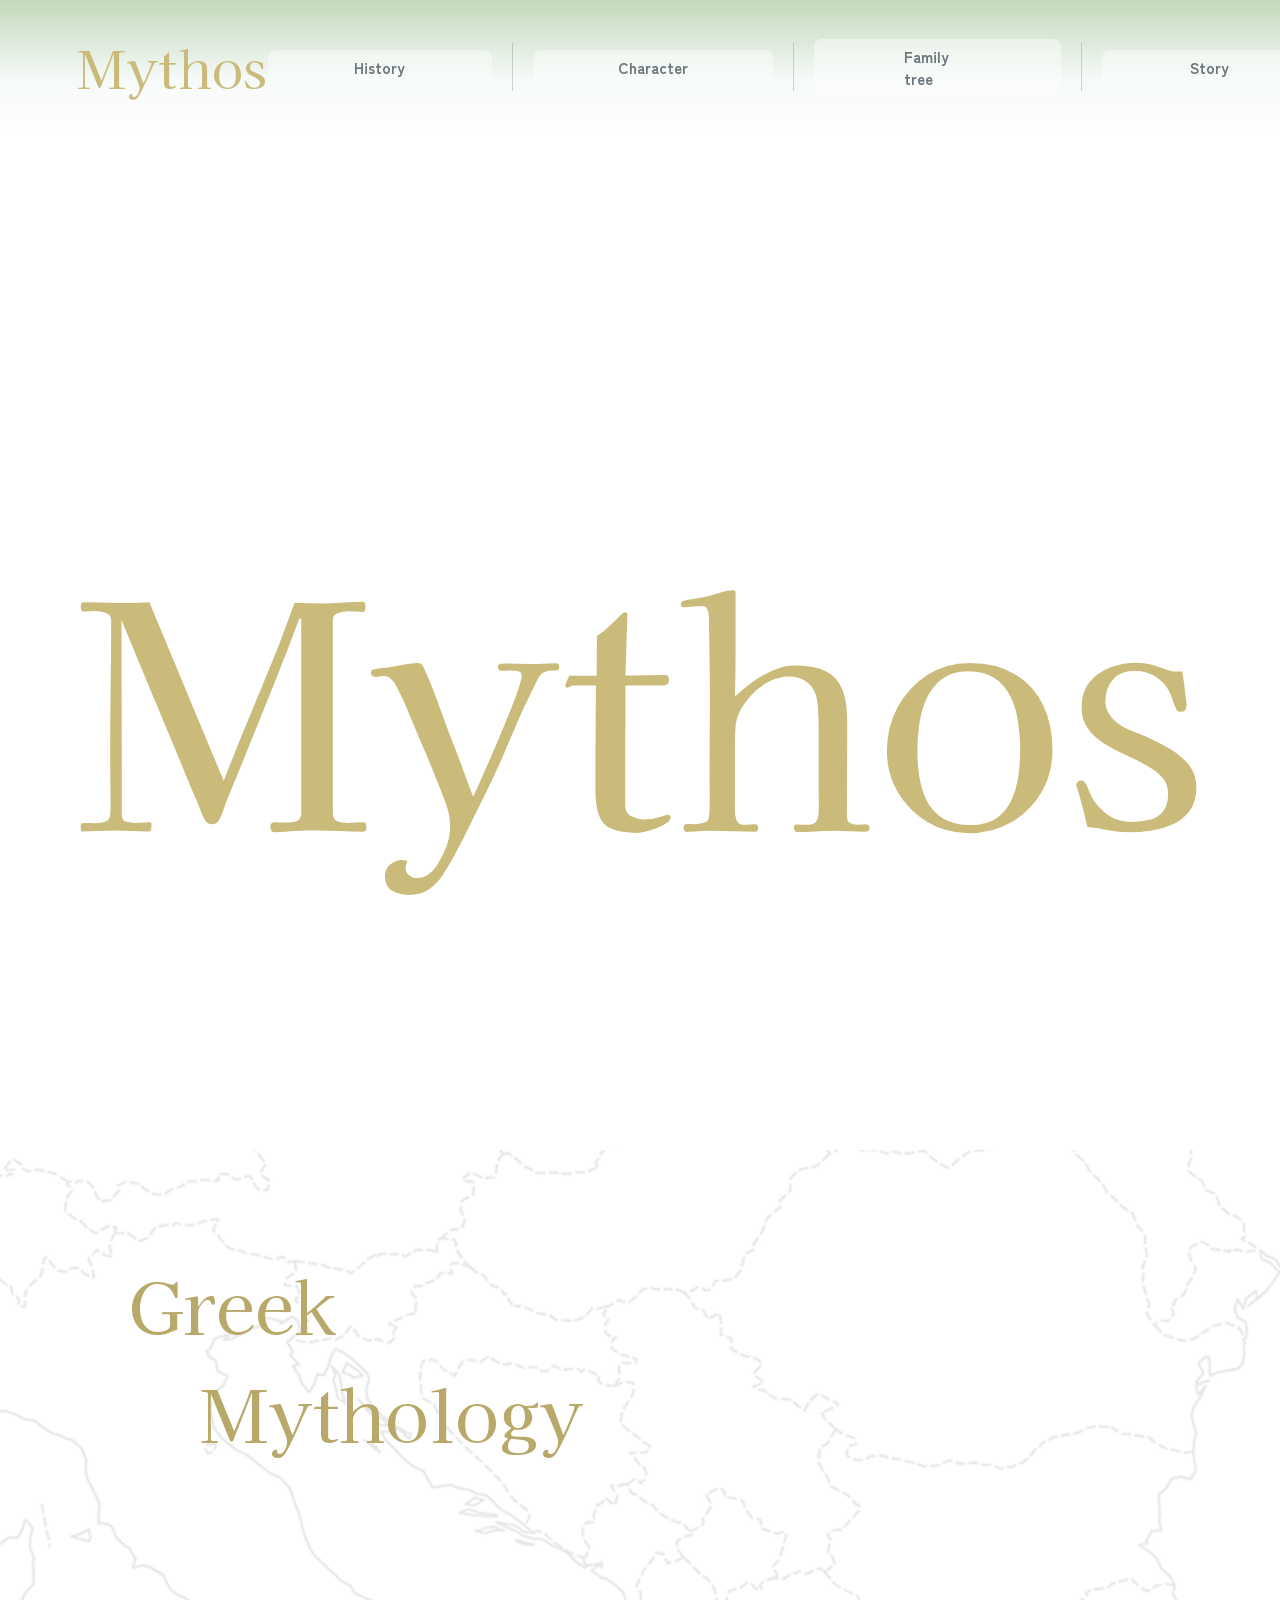
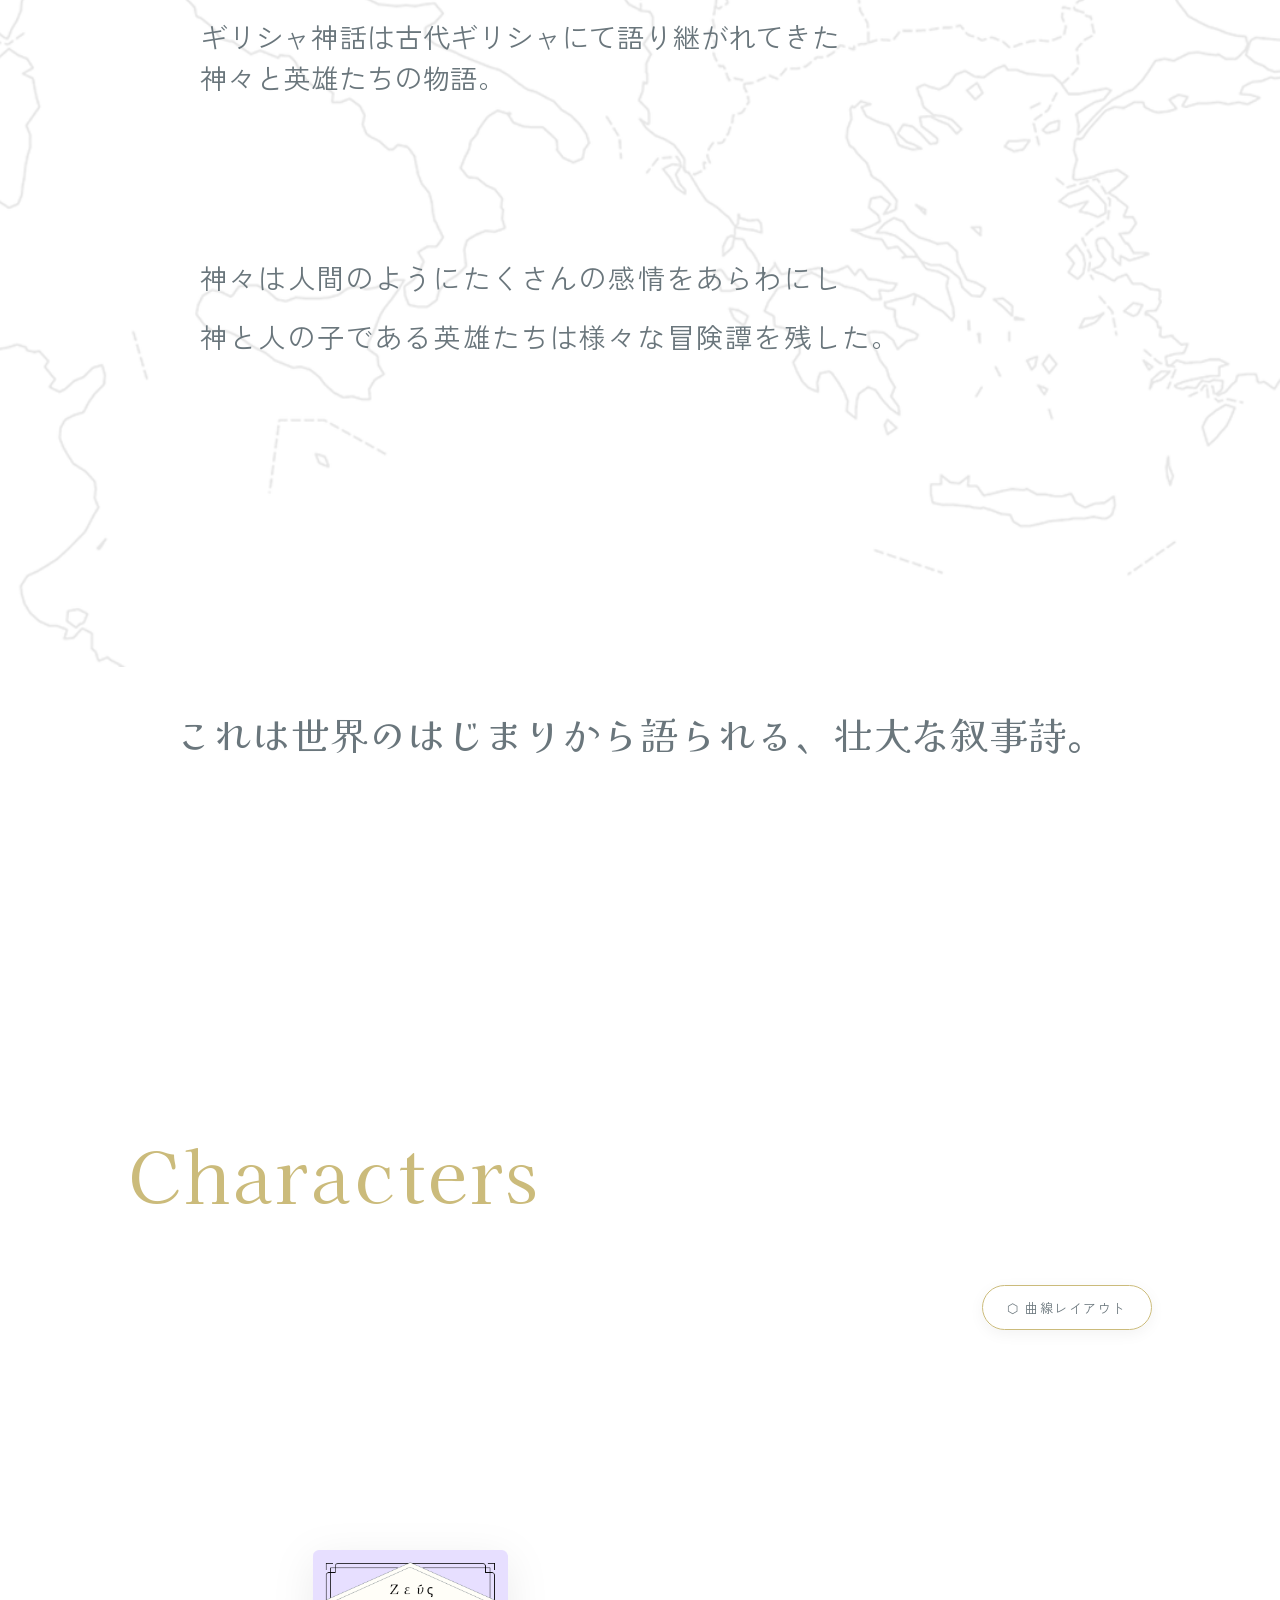
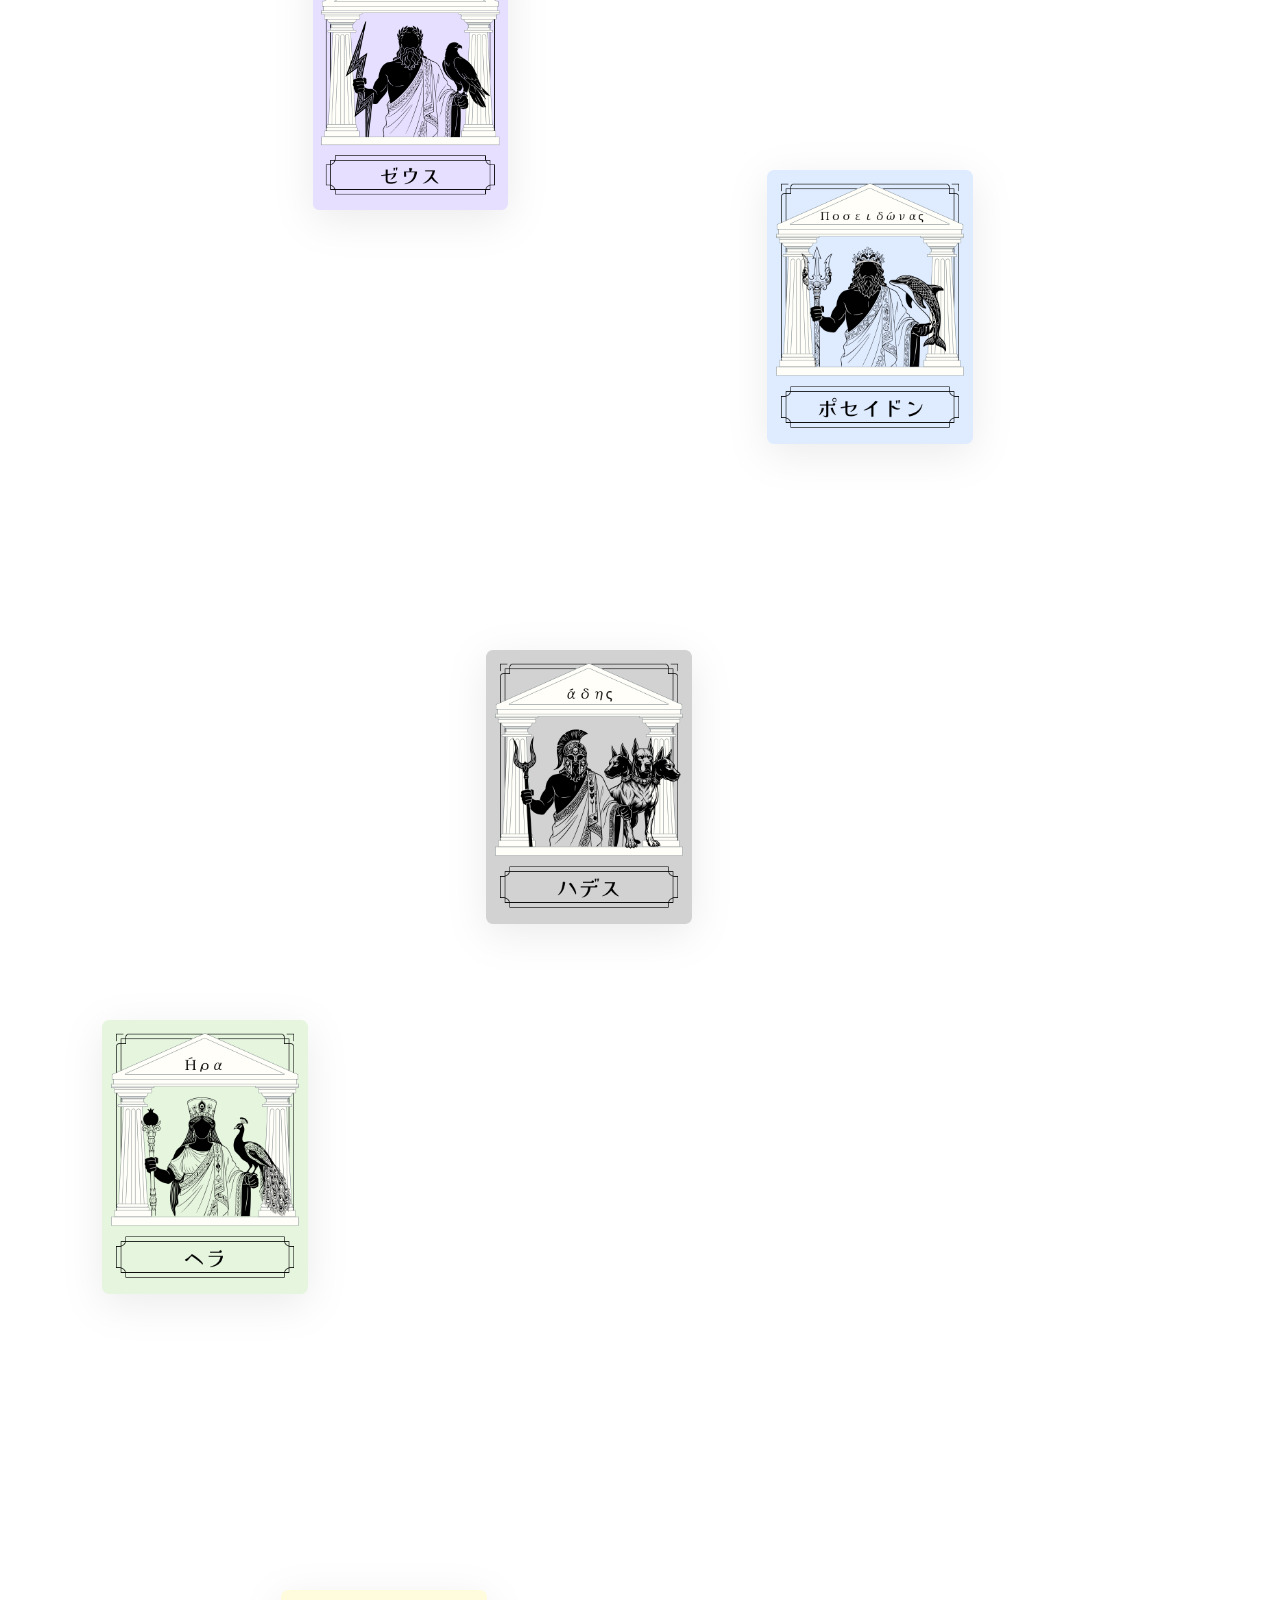
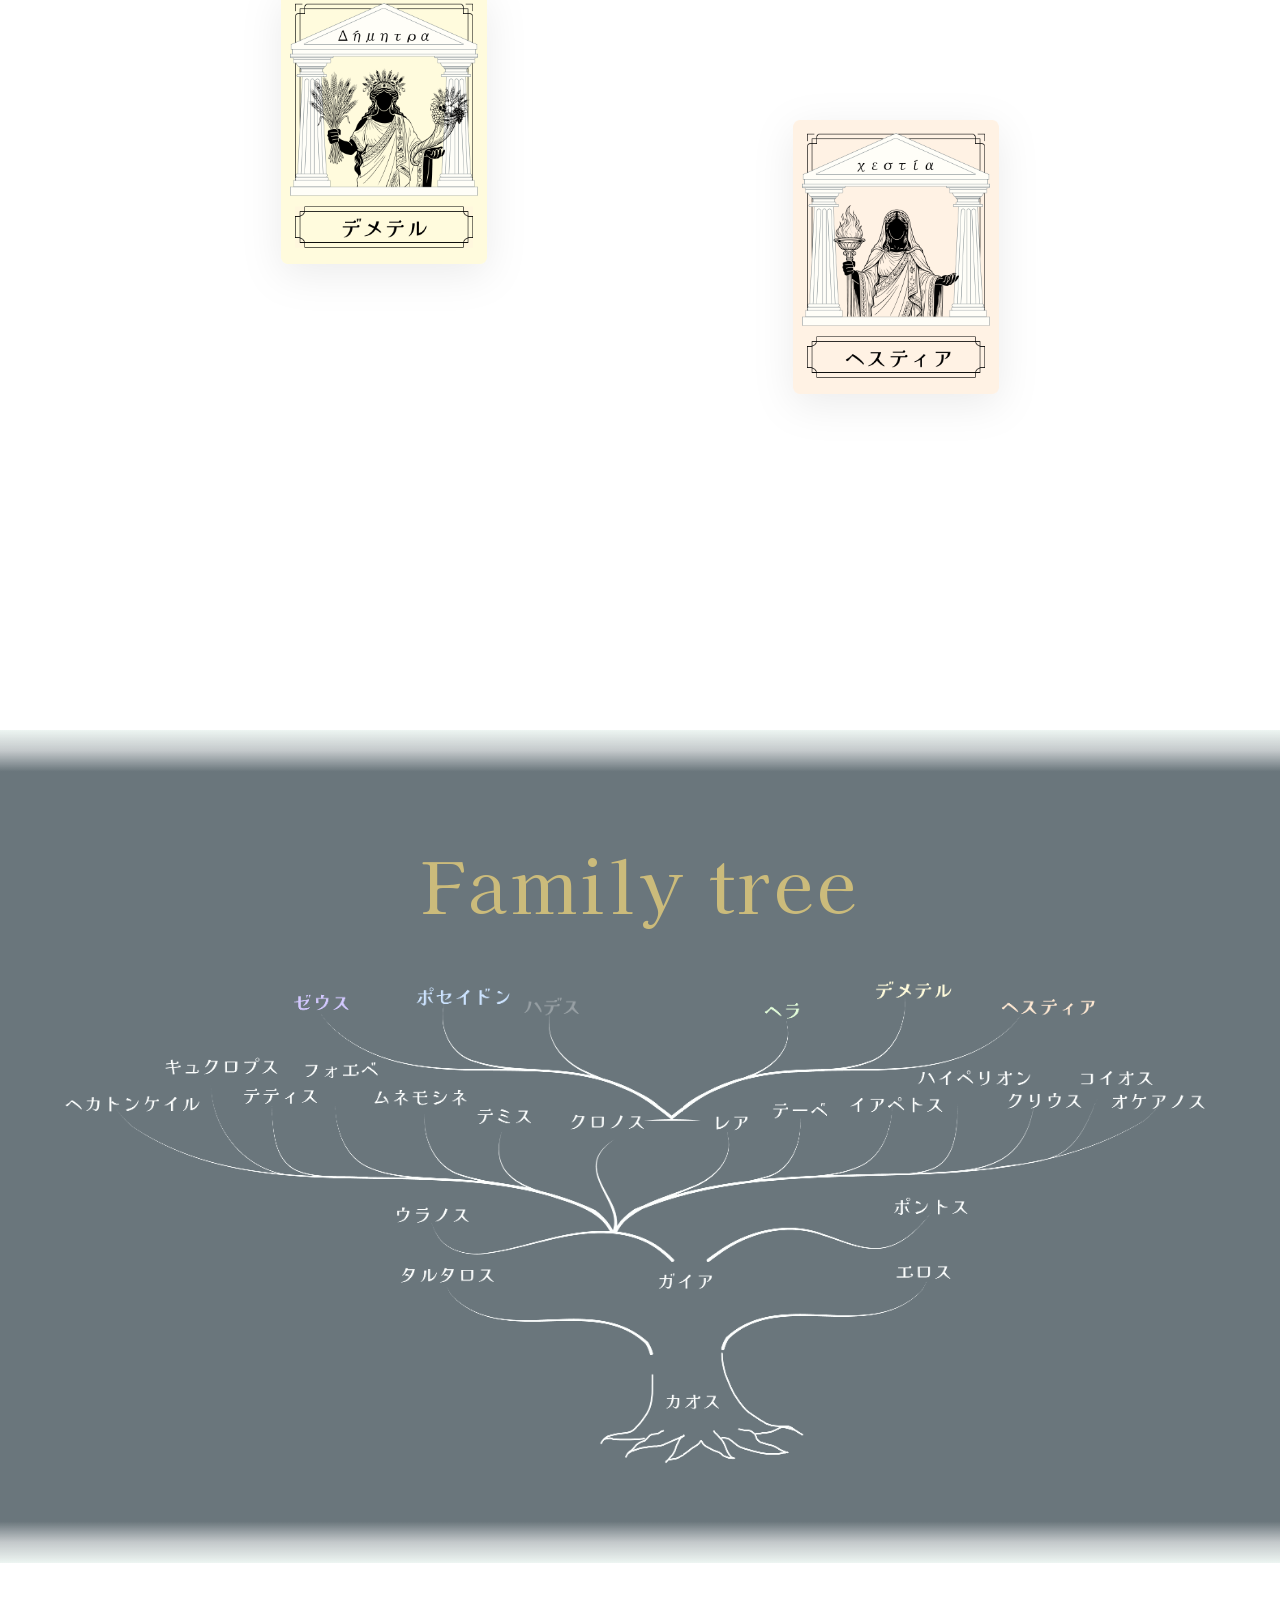
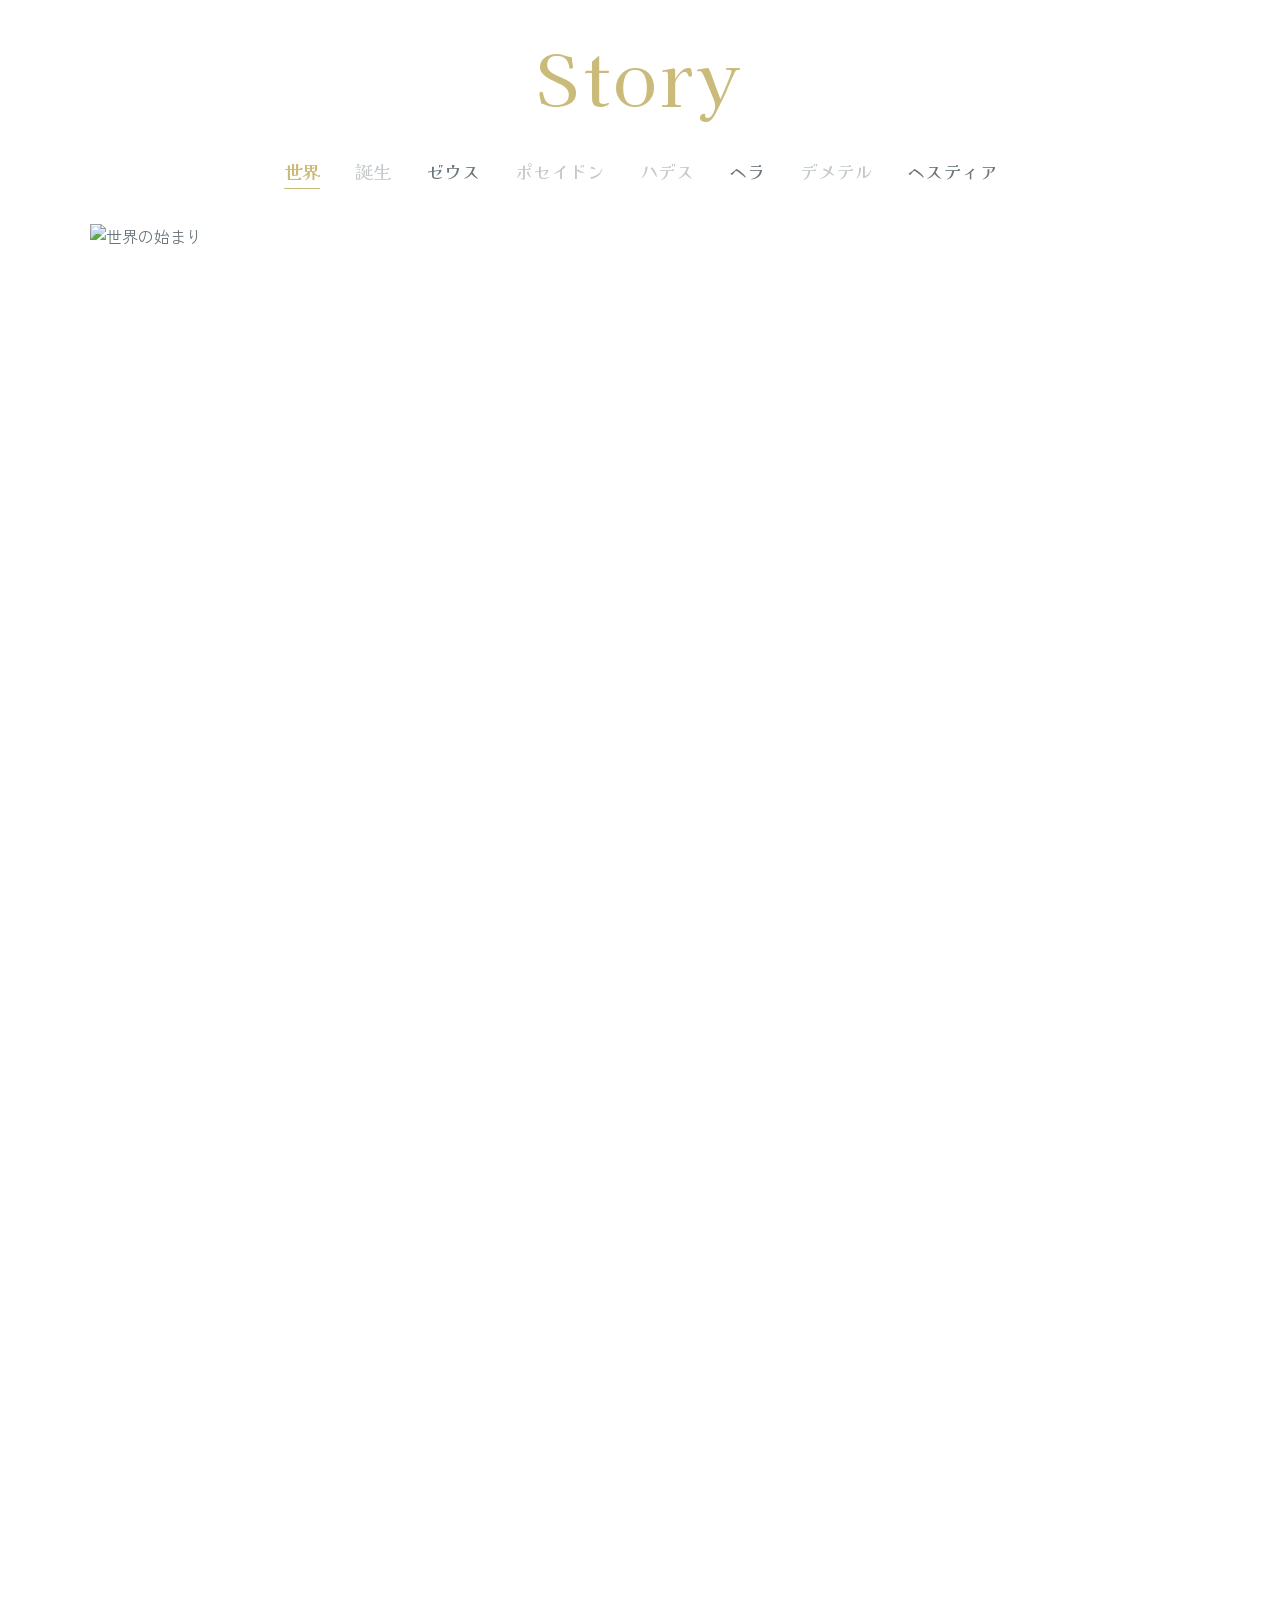
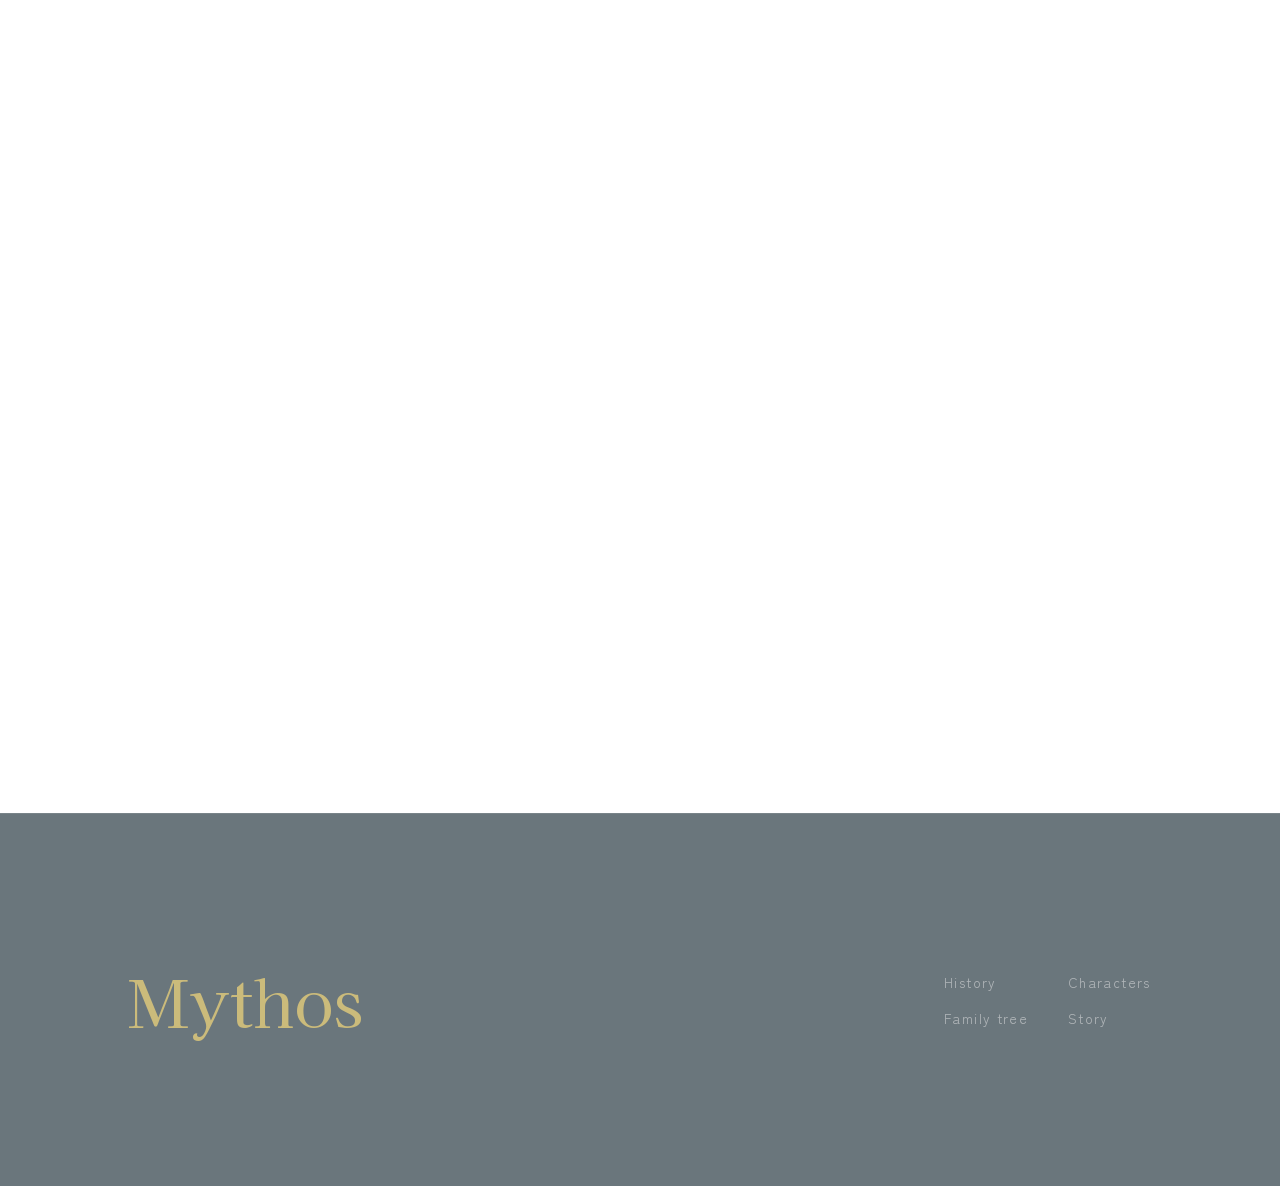
==== commit 5d496e65: "fix:navigation" ====
--- a/index.html
+++ b/index.html
@@ -19,23 +19,26 @@
   </div>
 
   <header class="navbar" id="navbar">
-    <a href="#" class="nav-brand">Mythos</a>
+    <a href="#history" class="nav-brand">Mythos</a>
+    
+    <button class="mobile-menu-btn">MENU</button>
+
     <nav class="nav-links">
-      <a href="#" class="nav-item"><span>Mythos</span></a>
+      <a href="#history" class="nav-item"><span>History</span></a>
       <div class="nav-separator"></div>
-      <a href="#" class="nav-item"><span>Character</span></a>
+      <a href="#characters" class="nav-item"><span>Character</span></a>
       <div class="nav-separator"></div>
-      <a href="#" class="nav-item"><span>Family tree</span></a>
+      <a href="#family-tree" class="nav-item"><span>Family tree</span></a>
       <div class="nav-separator"></div>
-      <a href="#" class="nav-item"><span>Story</span></a>
+      <a href="#story" class="nav-item"><span>Story</span></a>
     </nav>
   </header>
 
-  <section class="hero-main">
+  <section class="hero-main" id="hero">
     <h1 class="hero-title">Mythos</h1>
   </section>
 
-  <section class="hero-intro">
+  <section class="hero-intro" id="history">
     <h2 class="hero-subtitle">Greek<br><span class="indent">Mythology</span></h2>
     <p class="hero-text">
       ギリシャ神話は古代ギリシャにて語り継がれてきた<br>
@@ -51,7 +54,7 @@
     <h1 class="hero-text-2">これは世界のはじまりから語られる、壮大な叙事詩。</h1>
   </section>
 
-  <section class="characters-section">
+  <section class="characters-section" id="characters">
     <h2 class="section-title">Characters</h2>
     
     <div class="section-controls">
@@ -110,14 +113,14 @@
     </div>
   </section>
 
-  <section class="family-tree-section">
+  <section class="family-tree-section" id="family-tree">
     <h2 class="section-title">Family tree</h2>
     <div class="tree-container">
       <img src="./image/family-tree.png" alt="ギリシャ神話の家系図">
     </div>
   </section>
 
-<section class="story-section">
+  <section class="story-section" id="story">
     <div class="story-scroll-container">
       <div class="story-sticky-wrapper">
         
@@ -187,12 +190,12 @@
         </div> </div> </div> </section>
 
   <footer class="footer">
-    <a href="#" class="footer-brand">Mythos</a>
+    <a href="#hero" class="footer-brand">Mythos</a>
     <div class="footer-links">
-      <a href="#">History</a>
-      <a href="#">Characters</a>
-      <a href="#">Family tree</a>
-      <a href="#">Story</a>
+      <a href="#history">History</a>
+      <a href="#characters">Characters</a>
+      <a href="#family-tree">Family tree</a>
+      <a href="#story">Story</a>
     </div>
   </footer>
 
--- a/css/style.css
+++ b/css/style.css
@@ -36,6 +36,14 @@
 
 html {
   scroll-behavior: smooth;
+}
+
+/* 💡 新規追加：見出し位置にジャンプした際、ナビゲーションバー（ヘッダー）のすぐ下にピタッと頭出しされるように位置を調整します */
+#history
+#characters,
+#family-tree,
+#story {
+  scroll-margin-top: 110px; /* ナビゲーションの高さに合わせて調整しています */
 }
 
 body {
@@ -152,13 +160,14 @@
   top: 0;
   left: 0;
   width: 100%;
-  display: flex;
-  justify-content: center; /* ▼ 修正点: メニュー全体を画面の中央に配置 */
-  align-items: center;
+  
+  /* 💡 ここだけ修正: メニューとロゴが重ならないようにGridレイアウトで配置 */
+  display: grid;
+  grid-template-columns: 1fr auto 1fr;
+  align-items: center;
+  
   padding: 30px 6%;
   z-index: 1000;
-  
-  /* 前回のグラデーション（上から濃い緑→薄い緑→透明）を維持 */
   background: linear-gradient(
     to bottom, 
     rgba(184, 210, 175, 0.85) 0%, 
@@ -166,7 +175,6 @@
     rgba(237, 245, 242, 0) 100%
   );
   border-bottom: none;
-  
   transition: padding 0.6s cubic-bezier(0.25, 1, 0.5, 1), 
               background 0.6s cubic-bezier(0.25, 1, 0.5, 1);
 }
@@ -183,9 +191,9 @@
 }
 
 .nav-brand {
-  /* ▼ 修正点: メニューを中央にするため、ロゴは左端に「絶対配置」で固定 */
-  position: absolute;
-  left: 6%;
+  /* 💡 absoluteを廃止し、左端のエリアに配置 */
+  grid-column: 1;
+  justify-self: start;
   
   font-family: var(--font-display);
   font-size: 3.2rem;
@@ -200,28 +208,26 @@
 }
 
 .nav-links {
-  display: flex;
-  align-items: center;
-  gap: 20px; /* ボタンと線の間隔 */
-}
-
-/* メニューのボタン（画像に合わせてデザイン変更） */
+  /* 💡 中央エリアに配置 */
+  grid-column: 2;
+  display: flex;
+  align-items: center;
+  gap: 20px; 
+}
+
+/* ▼ 以下、ボタンのデザインはお客様の元のコードをそのまま復元しています */
 .nav-item {
   position: relative;
   display: flex;
   align-items: center;
   justify-content: center;
-  /* ▼ 修正点: 画像のように横幅を広くとる */
   padding: 6px 90px; 
-  /* ▼ 修正点: 完全な丸（ピル型）ではなく、角の取れた四角形（角丸）にする */
   border-radius: 8px; 
-  
   font-family: var(--font-body);
   font-size: 0.95rem;
   font-weight: 700;
   color: var(--color-dark);
   text-decoration: none;
-  /* ▼ 修正点: 画像の枠のような、うっすら白い半透明の背景色 */
   background: rgba(255, 255, 255, 0.45); 
   overflow: hidden;
   transition: all 0.5s cubic-bezier(0.16, 1, 0.3, 1);
@@ -231,7 +237,6 @@
   position: relative;
   z-index: 2;
   transition: color 0.4s ease;
-  /* ▼ 修正点: 画像のように文字と文字の間隔を少し開けて上品に */
   letter-spacing: 0em; 
 }
 
@@ -260,40 +265,82 @@
   height: 100%;
 }
 
-/* ▼ 修正点: ボタン間の縦線を画像の比率に合わせる */
 .nav-separator {
   width: 1px;
-  /* ボタンとほぼ同じ高さまで線を伸ばす */
   height: 48px; 
-  /* 線の色を文字色と同じにし、透明度を下げて馴染ませる */
   background-color: var(--color-dark);
   opacity: 0.3; 
 }
 
+/* 💡 MENUボタンのデザイン（PC画面では隠しておく） */
+.mobile-menu-btn {
+  display: none; /* 基本は隠す */
+  grid-column: 3; /* Gridの右エリアに配置 */
+  justify-self: end; /* 右端に寄せる */
+  
+  background: rgba(255, 255, 255, 0.15);
+  border: 1px solid rgba(106, 118, 124, 0.3);
+  backdrop-filter: blur(4px);
+  color: var(--color-dark);
+  font-family: var(--font-body);
+  font-size: 0.9rem;
+  font-weight: 700;
+  padding: 8px 24px;
+  border-radius: 40px;
+  cursor: pointer;
+  letter-spacing: 0.05em;
+  transition: all 0.3s ease;
+}
+
+.mobile-menu-btn:hover {
+  border-color: var(--color-gold);
+  color: var(--color-gold);
+}
+
 /* ===========================
     HERO SECTION
 =========================== */
 .hero-main {
-  /* ▼ 修正点1: height: 100vh; を削除し、min-height に変更します */
-  min-height: 100vh;
+  /* 💡 画面ぴったり（100vh）のインラインの高さを強制確保します */
+  height: 100vh;
+  width: 100%;
   position: relative;
   display: flex;
   flex-direction: column;
   align-items: center;
-  justify-content: flex-start;
-  padding: 570px 6% 30vh;
-  text-align: center;
-}
-
-/* タイトル：「Mythos」 画面幅に合わせて超巨大に */
+  /* 💡 文字を一番下に配置します */
+  justify-content: flex-end; 
+  padding: 0; 
+  box-sizing: border-box;
+  
+  /* 💡 修正点①：次のHistoryエリア（地図背景）との間が窮屈になって衝突しないよう、
+     ファーストビュー自体の下側に十分な余白（マージン）をあけて引き離します */
+  margin-bottom: 250px; 
+}
+
+/* タイトル：「Mythos」 画面横幅を100%限界まで使い、底辺にピタッと張り付きます */
 .hero-title {
   font-family: var(--font-display);
-  font-size: clamp(6rem, 28vw, 25rem);
+  
+  /* 💡 修正点：文字サイズを大幅に引き上げ、左右のフチに触れるレベルにします。
+     参考画像のようなインパクトを出すための数値です。
+     ※お使いの環境で横スクロールバーが出てしまう場合は「24.0vw」に下げ、
+     逆にまだ左右に隙間がある場合は「25.0vw」などに微調整して、ピタッとハマる数値を見つけてください！ */
+  font-size: clamp(4rem, 24.5vw, 28vw);
+  
   font-weight: 400;
   color: var(--color-gold);
-  line-height: 0.85;
-  margin-bottom: 50px;
-  letter-spacing: 0.02em;
+  
+  /* 縦の配置は前回OKをいただいた「yのシッポが見える設定」をそのままキープしています */
+  line-height: 1.0;
+  margin-bottom: 0; 
+  padding-bottom: 0.15em; 
+  
+  letter-spacing: 0; /* 💡 横幅を最大限使うため、余計な字間をなくしました */
+  text-align: center;
+  width: 100%;
+  display: block;
+  white-space: nowrap;
 }
 
 .hero-intro {
@@ -793,7 +840,7 @@
   .navbar { padding: 20px; }
   .nav-links { display: none; } 
   .section-title { padding-left: 24px; font-size: 2.2rem; }
-  .hero-title { font-size: 4rem; }
+  /* 💡 .hero-title の行を丸ごと削除しました */
   .paper-content { padding: 40px 24px; }
   .footer { flex-direction: column; gap: 40px; text-align: center; }
   
